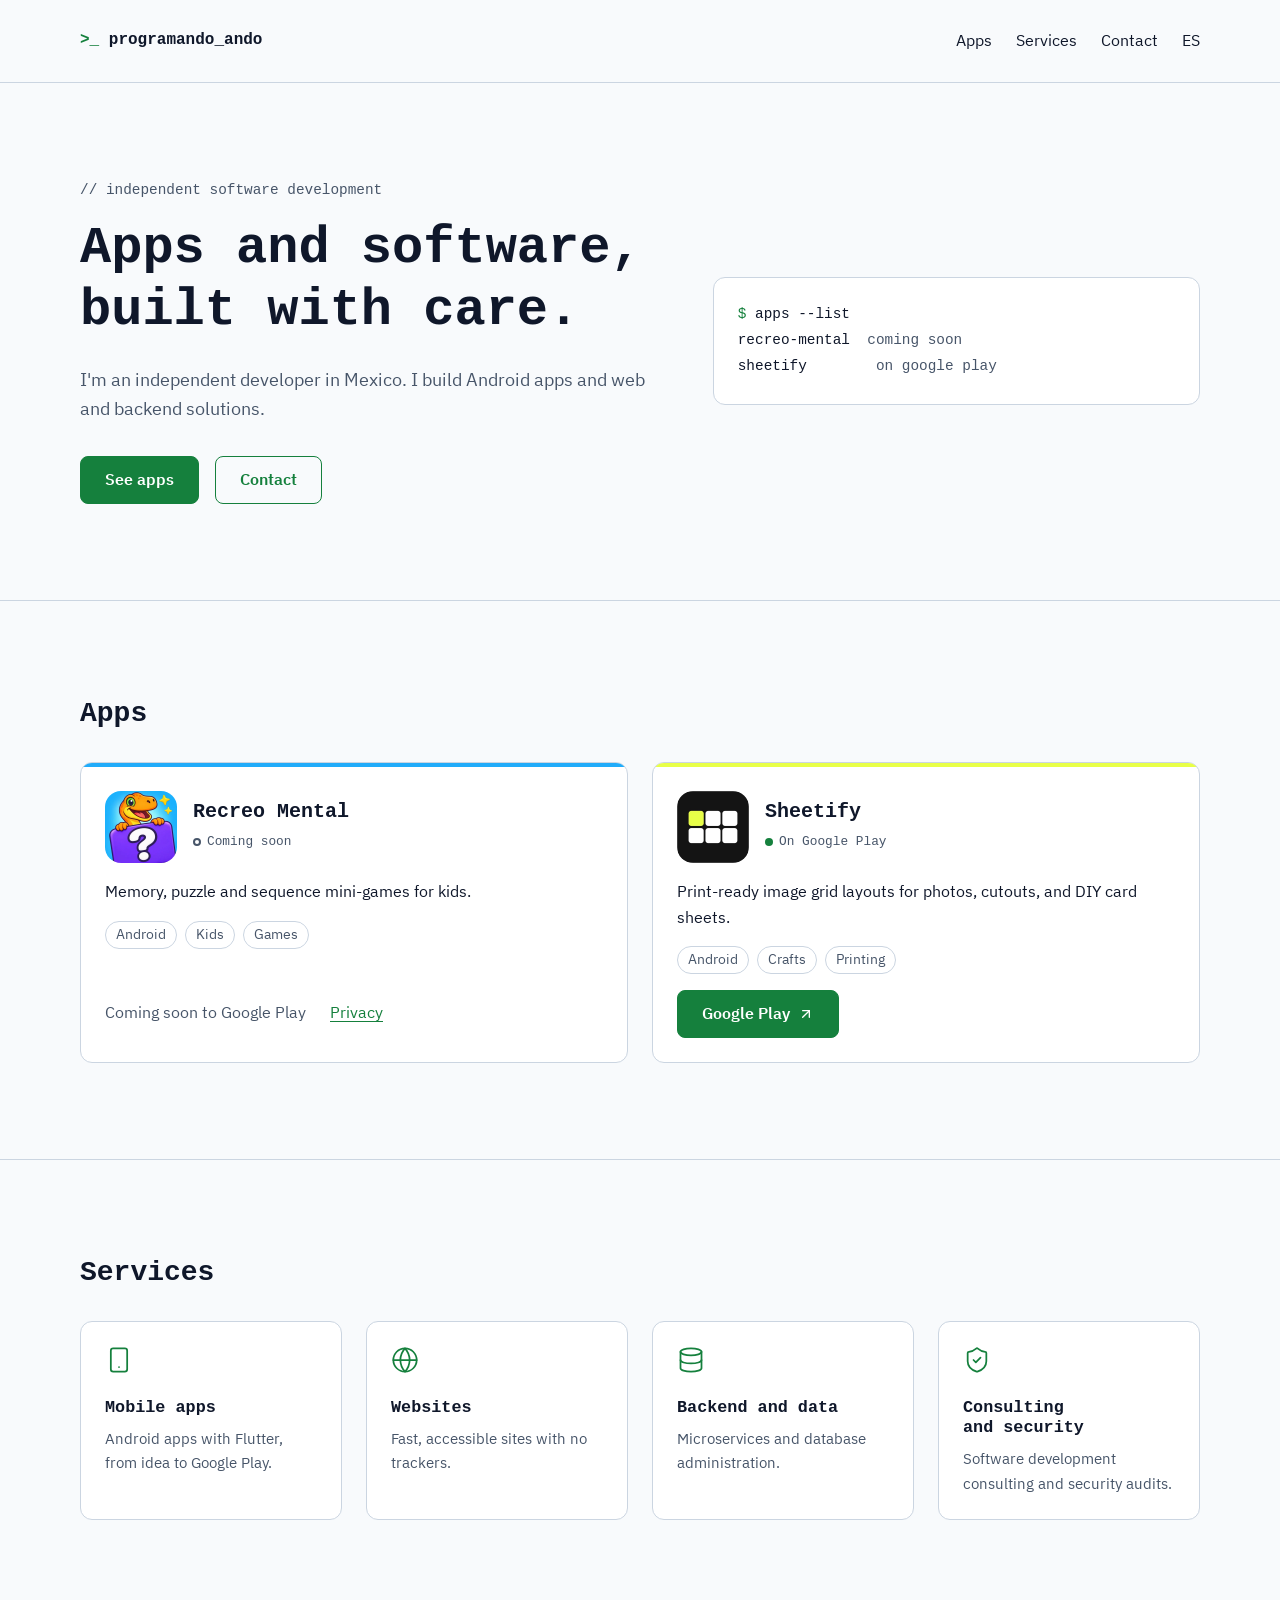
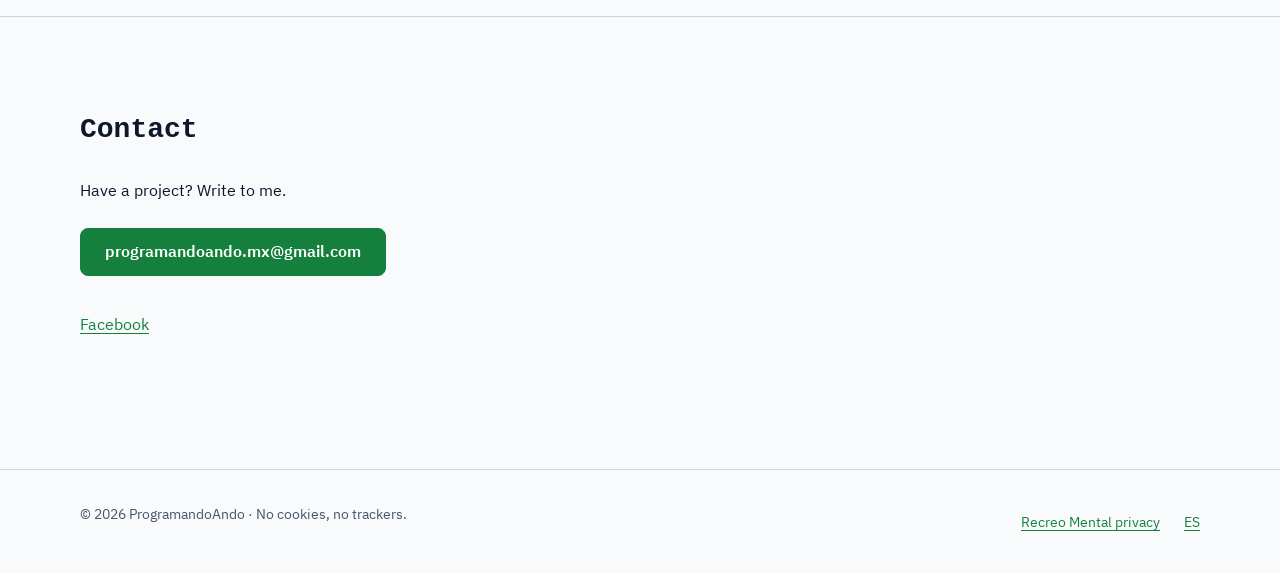
==== en/index.html @ e9ec89c5 "rebranding ProgramandoAndo HUB" ====
<!doctype html>
<html lang="en">
<head>
<meta charset="utf-8">
<meta name="viewport" content="width=device-width, initial-scale=1">
<title>ProgramandoAndo — apps and independent software development</title>
<meta name="description" content="Android apps and web and backend solutions by an independent developer in Mexico. Recreo Mental and Sheetify.">
<meta name="theme-color" content="#0f172a" media="(prefers-color-scheme: dark)">
<meta name="theme-color" content="#f8fafc" media="(prefers-color-scheme: light)">
<link rel="canonical" href="https://programandoandomx.github.io/en/">
<link rel="alternate" hreflang="es" href="https://programandoandomx.github.io/">
<link rel="alternate" hreflang="en" href="https://programandoandomx.github.io/en/">
<link rel="alternate" hreflang="x-default" href="https://programandoandomx.github.io/">
<meta property="og:type" content="website">
<meta property="og:site_name" content="ProgramandoAndo">
<meta property="og:title" content="ProgramandoAndo — apps and independent software development">
<meta property="og:description" content="Android apps and web and backend solutions by an independent developer in Mexico. Recreo Mental and Sheetify.">
<meta property="og:url" content="https://programandoandomx.github.io/en/">
<meta property="og:image" content="https://programandoandomx.github.io/assets/img/og.png">
<meta property="og:locale" content="en_US">
<meta name="twitter:card" content="summary_large_image">
<link rel="icon" href="/favicon.svg" type="image/svg+xml">
<link rel="preload" href="/assets/fonts/ibm-plex-sans-400.woff2" as="font" type="font/woff2" crossorigin>
<link rel="stylesheet" href="/assets/css/site.css">
</head>
<body>
<a class="skip" href="#contenido">Skip to content</a>
<header class="site-header">
  <div class="container">
    <a class="wordmark" href="/en/"><span>&gt;_</span> programando_ando</a>
    <nav class="site-nav" aria-label="Main">
      <ul>
        <li><a href="/en/#apps">Apps</a></li>
        <li><a href="/en/#servicios">Services</a></li>
        <li><a href="/en/#contacto">Contact</a></li>
        <li><a href="/" hreflang="es" lang="es">ES</a></li>
      </ul>
    </nav>
  </div>
</header>
<main id="contenido">
  <section class="hero">
    <div class="container">
      <div>
        <p class="eyebrow">// independent software development</p>
        <h1>Apps and software, built with care.</h1>
        <p class="lead">I'm an independent developer in Mexico. I build Android apps and web and backend solutions.</p>
        <div class="actions">
          <a class="btn" href="#apps">See apps</a>
          <a class="btn btn-outline" href="#contacto">Contact</a>
        </div>
      </div>
      <div class="term" aria-hidden="true">
        <div><span class="prompt">$</span> apps --list</div>
        <div>recreo-mental&nbsp;&nbsp;<span class="dim">coming soon</span></div>
        <div>sheetify&nbsp;&nbsp;&nbsp;&nbsp;&nbsp;&nbsp;&nbsp;&nbsp;<span class="dim">on google play</span></div>
      </div>
    </div>
  </section>

  <section class="section" id="apps" aria-labelledby="h-apps">
    <div class="container">
      <h2 id="h-apps">Apps</h2>
      <div class="apps">
        <article class="app" style="--app-accent:#21acfa">
          <div class="app-head">
            <img class="app-icon" src="/assets/img/recreo-mental.webp" width="72" height="72" alt="Recreo Mental icon: an orange dinosaur peeking over a card with a question mark">
            <div>
              <h3>Recreo Mental</h3>
              <span class="badge soon">Coming soon</span>
            </div>
          </div>
          <p>Memory, puzzle and sequence mini-games for kids.</p>
          <ul class="tags"><li>Android</li><li>Kids</li><li>Games</li></ul>
          <div class="app-actions">
            <span class="note">Coming soon to Google Play</span>
            <a class="link" href="https://programandoandomx.github.io/recreo-mental-privacy/">Privacy</a>
          </div>
        </article>
        <article class="app" style="--app-accent:#e8ff47">
          <div class="app-head">
            <img class="app-icon" src="/assets/img/sheetify.webp" width="72" height="72" alt="Sheetify icon: a grid of six squares, one of them lime green">
            <div>
              <h3>Sheetify</h3>
              <span class="badge">On Google Play</span>
            </div>
          </div>
          <p>Print-ready image grid layouts for photos, cutouts, and DIY card sheets.</p>
          <ul class="tags"><li>Android</li><li>Crafts</li><li>Printing</li></ul>
          <div class="app-actions">
            <a class="btn" href="https://play.google.com/store/apps/details?id=com.programandoandomx.sheetify">Google Play <svg viewBox="0 0 24 24" width="16" height="16" aria-hidden="true" fill="none" stroke="currentColor" stroke-width="2" stroke-linecap="round" stroke-linejoin="round"><path d="M7 17 17 7"/><path d="M7 7h10v10"/></svg></a>
          </div>
        </article>
      </div>
    </div>
  </section>

  <section class="section" id="servicios" aria-labelledby="h-serv">
    <div class="container">
      <h2 id="h-serv">Services</h2>
      <ul class="services"><li><svg viewBox="0 0 24 24" aria-hidden="true"><rect x="5" y="2" width="14" height="20" rx="2"/><path d="M12 18h.01"/></svg><h3>Mobile apps</h3><p>Android apps with Flutter, from idea to Google Play.</p></li><li><svg viewBox="0 0 24 24" aria-hidden="true"><circle cx="12" cy="12" r="10"/><path d="M2 12h20"/><path d="M12 2a15.3 15.3 0 0 1 4 10 15.3 15.3 0 0 1-4 10 15.3 15.3 0 0 1-4-10 15.3 15.3 0 0 1 4-10z"/></svg><h3>Websites</h3><p>Fast, accessible sites with no trackers.</p></li><li><svg viewBox="0 0 24 24" aria-hidden="true"><ellipse cx="12" cy="5" rx="9" ry="3"/><path d="M3 5v14a9 3 0 0 0 18 0V5"/><path d="M3 12a9 3 0 0 0 18 0"/></svg><h3>Backend and data</h3><p>Microservices and database administration.</p></li><li><svg viewBox="0 0 24 24" aria-hidden="true"><path d="M20 13c0 5-3.5 7.5-7.66 8.95a1 1 0 0 1-.67-.01C7.5 20.5 4 18 4 13V6a1 1 0 0 1 1-1c2 0 4.5-1.2 6.24-2.72a1.17 1.17 0 0 1 1.52 0C14.51 3.81 17 5 19 5a1 1 0 0 1 1 1z"/><path d="m9 12 2 2 4-4"/></svg><h3>Consulting and security</h3><p>Software development consulting and security audits.</p></li></ul>
    </div>
  </section>

  <section class="section contact" id="contacto" aria-labelledby="h-contact">
    <div class="container">
      <h2 id="h-contact">Contact</h2>
      <p>Have a project? Write to me.</p>
      <a class="btn" href="mailto:programandoando.mx@gmail.com">programandoando.mx@gmail.com</a>
      <p class="social"><a href="https://www.facebook.com/ProgramandoAndoMX" rel="noopener">Facebook</a></p>
    </div>
  </section>
</main>
<footer class="site-footer">
  <div class="container">
    <p>© 2026 ProgramandoAndo · No cookies, no trackers.</p>
    <ul>
      <li><a href="https://programandoandomx.github.io/recreo-mental-privacy/">Recreo Mental privacy</a></li>
      <li><a href="/" hreflang="es" lang="es">ES</a></li>
    </ul>
  </div>
</footer>
</body>
</html>
---- assets/css/site.css ----
/* ProgramandoAndo hub — plain CSS, no JS, no third-party requests. */

@font-face {
  font-family: "JetBrains Mono";
  font-weight: 600;
  font-style: normal;
  font-display: swap;
  src: url("/assets/fonts/jetbrains-mono-600.woff2") format("woff2");
}
@font-face {
  font-family: "IBM Plex Sans";
  font-weight: 400;
  font-style: normal;
  font-display: swap;
  src: url("/assets/fonts/ibm-plex-sans-400.woff2") format("woff2");
}
@font-face {
  font-family: "IBM Plex Sans";
  font-weight: 600;
  font-style: normal;
  font-display: swap;
  src: url("/assets/fonts/ibm-plex-sans-600.woff2") format("woff2");
}

:root {
  color-scheme: dark light;

  --bg: #0f172a;
  --fg: #f8fafc;
  --card: #1b2336;
  --muted-fg: #94a3b8;
  --border: #334155;
  --accent: #22c55e;
  --btn-bg: #22c55e;
  --btn-fg: #0f172a;
  --ring: #f8fafc;

  --font-mono: "JetBrains Mono", ui-monospace, "SFMono-Regular", Consolas, monospace;
  --font-sans: "IBM Plex Sans", system-ui, -apple-system, "Segoe UI", Roboto, sans-serif;

  --s1: 8px;
  --s2: 16px;
  --s3: 24px;
  --s4: 32px;
  --s6: 48px;
  --s8: 64px;
  --s12: 96px;

  --gutter: 16px;
  --section-pad: var(--s8);
}

@media (prefers-color-scheme: light) {
  :root {
    --bg: #f8fafc;
    --fg: #0f172a;
    --card: #ffffff;
    --muted-fg: #475569;
    --border: #cbd5e1;
    --accent: #15803d;
    --btn-bg: #15803d;
    --btn-fg: #ffffff;
    --ring: #0f172a;
  }
}

@media (min-width: 768px) {
  :root {
    --gutter: 32px;
  }
}
@media (min-width: 1024px) {
  :root {
    --section-pad: var(--s12);
  }
}

*,
*::before,
*::after {
  box-sizing: border-box;
}

html {
  -webkit-text-size-adjust: 100%;
  scroll-behavior: smooth;
}

body {
  margin: 0;
  background: var(--bg);
  color: var(--fg);
  font-family: var(--font-sans);
  font-size: 1rem;
  line-height: 1.6;
}

img {
  display: block;
  max-width: 100%;
  height: auto;
}

a {
  color: var(--accent);
  text-underline-offset: 0.2em;
}

:focus-visible {
  outline: 3px solid var(--ring);
  outline-offset: 3px;
  border-radius: 4px;
}

h1,
h2,
h3 {
  font-family: var(--font-mono);
  font-weight: 600;
  line-height: 1.2;
  margin: 0;
  text-wrap: balance;
}
h1 {
  font-size: clamp(2rem, 4vw + 1rem, 3.25rem);
}
h2 {
  font-size: 1.75rem;
}
h3 {
  font-size: 1.25rem;
}
p {
  margin: 0;
  max-width: 65ch;
}

.container {
  width: 100%;
  max-width: calc(1120px + 2 * var(--gutter));
  margin: 0 auto;
  padding-inline: var(--gutter);
}

.skip {
  position: absolute;
  left: var(--s2);
  top: -100px;
  z-index: 10;
  padding: var(--s1) var(--s2);
  background: var(--btn-bg);
  color: var(--btn-fg);
  border-radius: 8px;
  font-weight: 600;
}
.skip:focus {
  top: var(--s1);
}

/* Header */
.site-header {
  border-bottom: 1px solid var(--border);
}
.site-header .container {
  display: flex;
  flex-wrap: wrap;
  align-items: center;
  justify-content: space-between;
  gap: var(--s1) var(--s3);
  padding-block: var(--s2);
}
.wordmark {
  font-family: var(--font-mono);
  font-weight: 600;
  color: var(--fg);
  text-decoration: none;
  white-space: nowrap;
}
.wordmark span {
  color: var(--accent);
}
.site-nav ul {
  display: flex;
  flex-wrap: wrap;
  gap: 0 var(--s3);
  margin: 0;
  padding: 0;
  list-style: none;
}
.site-nav a {
  display: inline-block;
  padding: 12px 0;
  color: var(--fg);
  text-decoration: none;
}
.site-nav a:hover {
  color: var(--accent);
  text-decoration: underline;
}

/* Buttons */
.btn {
  display: inline-flex;
  align-items: center;
  justify-content: center;
  gap: var(--s1);
  min-height: 44px;
  padding: 10px var(--s3);
  border: 1px solid var(--btn-bg);
  border-radius: 8px;
  background: var(--btn-bg);
  color: var(--btn-fg);
  font-weight: 600;
  text-decoration: none;
  transition: transform 200ms ease, background-color 200ms ease;
}
.btn:hover {
  transform: translateY(-2px);
}
.btn-outline {
  background: transparent;
  color: var(--accent);
}
.btn-outline:hover {
  background: var(--card);
}

/* Hero */
.hero {
  padding-block: var(--section-pad);
}
.hero .container {
  display: grid;
  gap: var(--s6);
  align-items: center;
}
.eyebrow {
  font-family: var(--font-mono);
  color: var(--muted-fg);
  font-size: 0.9rem;
  margin-bottom: var(--s2);
}
.hero h1 {
  margin-bottom: var(--s3);
}
.lead {
  font-size: 1.125rem;
  color: var(--muted-fg);
  margin-bottom: var(--s4);
}
.actions {
  display: flex;
  flex-wrap: wrap;
  gap: var(--s2);
}
.term {
  display: none;
  background: var(--card);
  border: 1px solid var(--border);
  border-radius: 12px;
  padding: var(--s3);
  font-family: var(--font-mono);
  font-size: 0.9rem;
  line-height: 1.8;
}
.term .prompt {
  color: var(--accent);
}
.term .dim {
  color: var(--muted-fg);
}
@media (min-width: 1024px) {
  .hero .container {
    grid-template-columns: 1.2fr 1fr;
  }
  .term {
    display: block;
  }
}

/* Sections */
.section {
  padding-block: var(--section-pad);
  border-top: 1px solid var(--border);
}
.section > .container > h2 {
  margin-bottom: var(--s4);
}

/* App cards */
.apps {
  display: grid;
  gap: var(--s3);
  grid-template-columns: 1fr;
}
@media (min-width: 768px) {
  .apps {
    grid-template-columns: 1fr 1fr;
  }
}
.app {
  position: relative;
  display: flex;
  flex-direction: column;
  gap: var(--s2);
  padding: var(--s3);
  padding-top: calc(var(--s3) + 4px);
  background: var(--card);
  border: 1px solid var(--border);
  border-radius: 12px;
  overflow: hidden;
  transition: transform 200ms ease, border-color 200ms ease;
}
.app::before {
  content: "";
  position: absolute;
  inset: 0 0 auto 0;
  height: 4px;
  background: var(--app-accent, var(--accent));
}
.app:hover {
  transform: translateY(-2px);
  border-color: var(--accent);
}
.app-head {
  display: flex;
  align-items: center;
  gap: var(--s2);
}
.app-icon {
  width: 72px;
  height: 72px;
  flex: none;
  border-radius: 16px;
}
.app-head h3 {
  margin-bottom: 4px;
}
.badge {
  display: inline-flex;
  align-items: center;
  gap: 6px;
  font-family: var(--font-mono);
  font-size: 0.8rem;
  color: var(--muted-fg);
}
.badge::before {
  content: "";
  width: 8px;
  height: 8px;
  border-radius: 50%;
  background: var(--accent);
}
.badge.soon::before {
  background: transparent;
  border: 2px solid var(--muted-fg);
}
.tags {
  display: flex;
  flex-wrap: wrap;
  gap: var(--s1);
  margin: 0;
  padding: 0;
  list-style: none;
}
.tags li {
  padding: 2px 10px;
  border: 1px solid var(--border);
  border-radius: 999px;
  font-size: 0.85rem;
  color: var(--muted-fg);
}
.app-actions {
  display: flex;
  flex-wrap: wrap;
  align-items: center;
  gap: var(--s1) var(--s3);
  margin-top: auto;
}
.app-actions .note {
  color: var(--muted-fg);
}
.app-actions .link {
  display: inline-block;
  padding: 12px 0;
}

/* Services */
.services {
  display: grid;
  gap: var(--s3);
  grid-template-columns: 1fr;
  margin: 0;
  padding: 0;
  list-style: none;
}
@media (min-width: 768px) {
  .services {
    grid-template-columns: 1fr 1fr;
  }
}
@media (min-width: 1024px) {
  .services {
    grid-template-columns: repeat(4, 1fr);
  }
}
.services li {
  padding: var(--s3);
  background: var(--card);
  border: 1px solid var(--border);
  border-radius: 12px;
}
.services svg {
  width: 28px;
  height: 28px;
  margin-bottom: var(--s2);
  fill: none;
  stroke: var(--accent);
  stroke-width: 1.5;
  stroke-linecap: round;
  stroke-linejoin: round;
}
.services h3 {
  font-size: 1.05rem;
  margin-bottom: var(--s1);
}
.services p {
  color: var(--muted-fg);
  font-size: 0.95rem;
}

/* Contact */
.contact p {
  margin-bottom: var(--s3);
}
.contact .social {
  margin-top: var(--s3);
}
.contact .social a {
  display: inline-block;
  padding: 12px 0;
}

/* Footer */
.site-footer {
  border-top: 1px solid var(--border);
  padding-block: var(--s4);
  color: var(--muted-fg);
  font-size: 0.9rem;
}
.site-footer .container {
  display: flex;
  flex-wrap: wrap;
  justify-content: space-between;
  gap: var(--s1) var(--s3);
}
.site-footer ul {
  display: flex;
  flex-wrap: wrap;
  gap: 0 var(--s3);
  margin: 0;
  padding: 0;
  list-style: none;
}
.site-footer a {
  display: inline-block;
  padding: 8px 0;
}

/* 404 */
.notfound {
  padding-block: var(--section-pad);
}
.notfound h1 {
  margin-bottom: var(--s3);
}
.notfound p {
  margin-bottom: var(--s3);
}

@media (prefers-reduced-motion: reduce) {
  html {
    scroll-behavior: auto;
  }
  .btn,
  .app {
    transition: none;
  }
  .btn:hover,
  .app:hover {
    transform: none;
  }
}
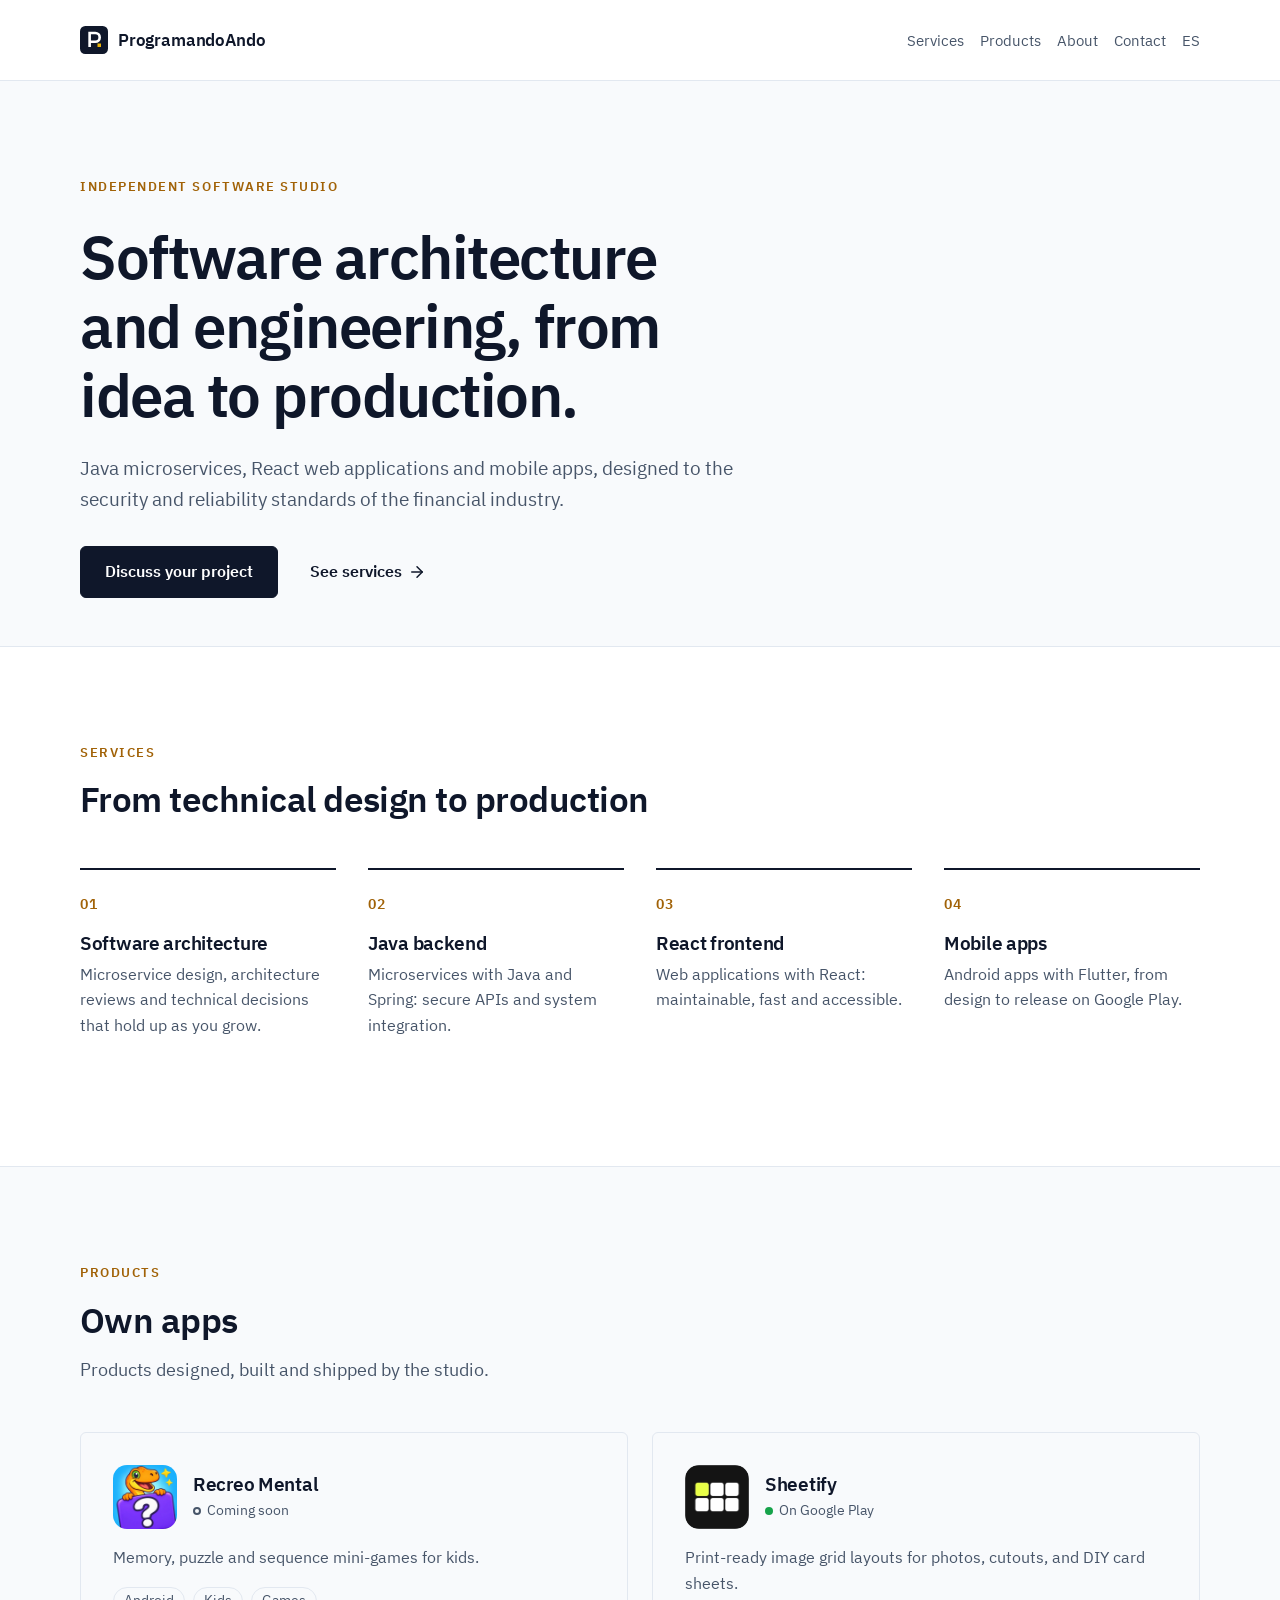
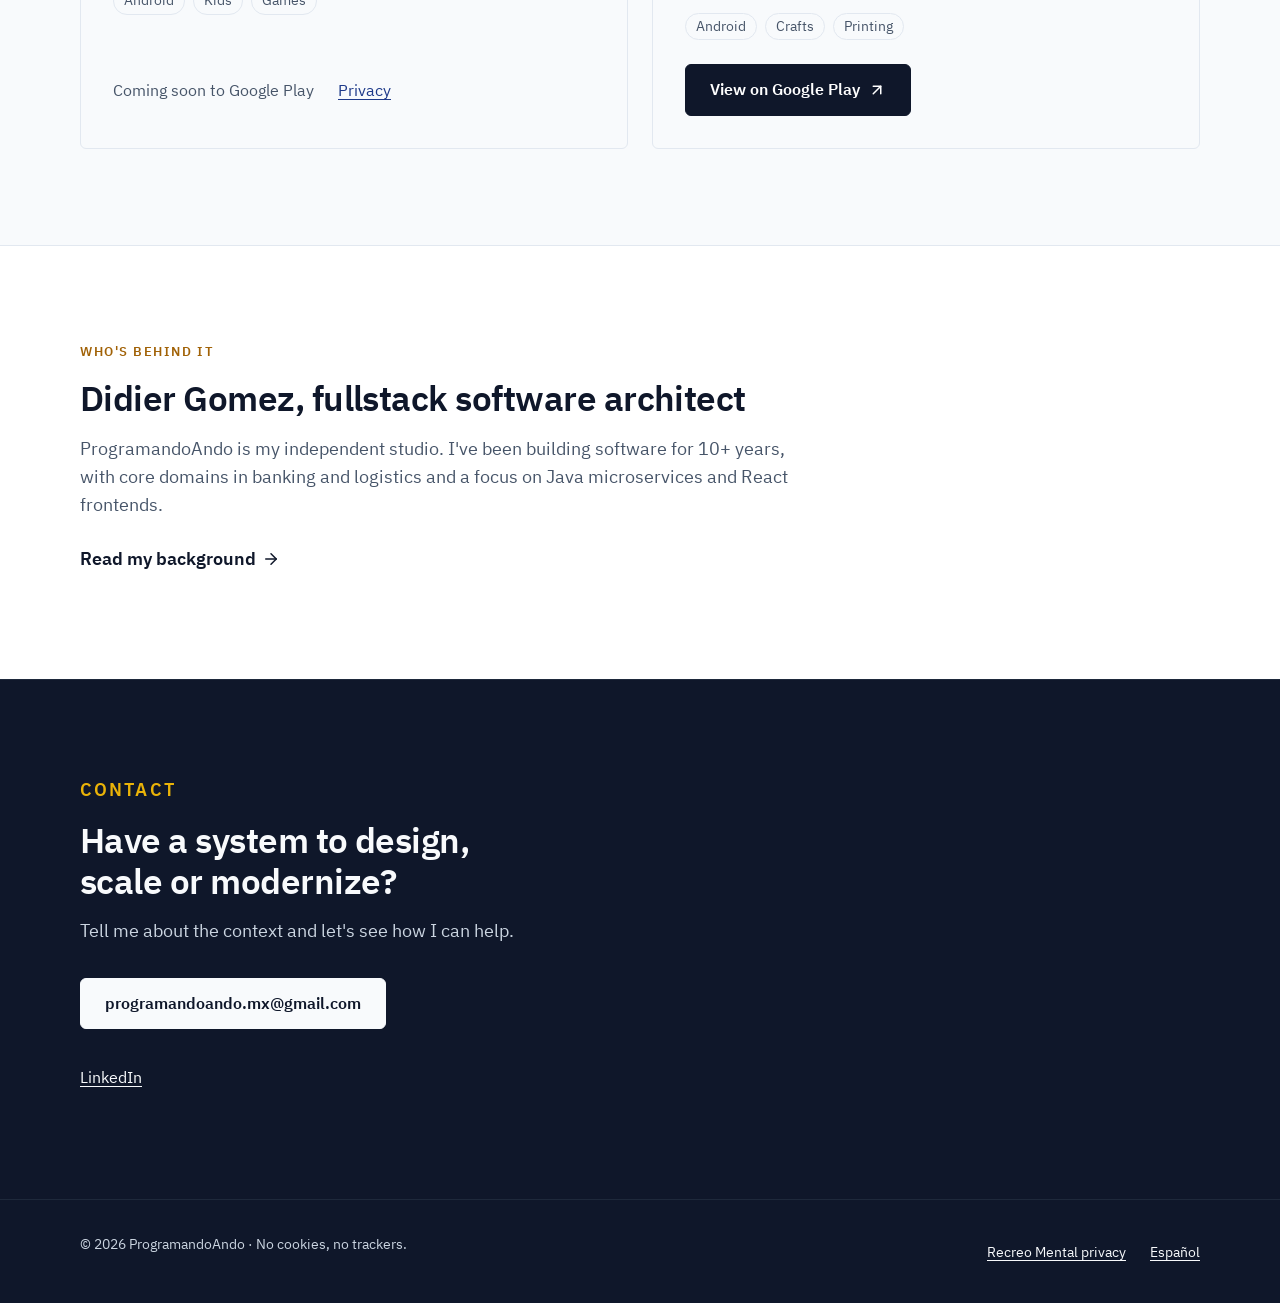
==== commit 78d63fc2: "rebrand (3) swiss style, moved dev experience to about page" ====
--- a/en/index.html
+++ b/en/index.html
@@ -3,35 +3,36 @@
 <head>
 <meta charset="utf-8">
 <meta name="viewport" content="width=device-width, initial-scale=1">
-<title>ProgramandoAndo — apps and independent software development</title>
-<meta name="description" content="Android apps and web and backend solutions by an independent developer in Mexico. Recreo Mental and Sheetify.">
-<meta name="theme-color" content="#0f172a" media="(prefers-color-scheme: dark)">
-<meta name="theme-color" content="#f8fafc" media="(prefers-color-scheme: light)">
+<title>ProgramandoAndo — software architecture and engineering</title>
+<meta name="description" content="An independent software studio: architecture, Java microservices, React web applications and mobile apps, built to financial-industry standards.">
+<meta name="theme-color" content="#ffffff" media="(prefers-color-scheme: light)">
+<meta name="theme-color" content="#111a2e" media="(prefers-color-scheme: dark)">
 <link rel="canonical" href="https://programandoandomx.github.io/en/">
 <link rel="alternate" hreflang="es" href="https://programandoandomx.github.io/">
 <link rel="alternate" hreflang="en" href="https://programandoandomx.github.io/en/">
 <link rel="alternate" hreflang="x-default" href="https://programandoandomx.github.io/">
 <meta property="og:type" content="website">
 <meta property="og:site_name" content="ProgramandoAndo">
-<meta property="og:title" content="ProgramandoAndo — apps and independent software development">
-<meta property="og:description" content="Android apps and web and backend solutions by an independent developer in Mexico. Recreo Mental and Sheetify.">
+<meta property="og:title" content="ProgramandoAndo — software architecture and engineering">
+<meta property="og:description" content="An independent software studio: architecture, Java microservices, React web applications and mobile apps.">
 <meta property="og:url" content="https://programandoandomx.github.io/en/">
 <meta property="og:image" content="https://programandoandomx.github.io/assets/img/og.png">
 <meta property="og:locale" content="en_US">
 <meta name="twitter:card" content="summary_large_image">
 <link rel="icon" href="/favicon.svg" type="image/svg+xml">
-<link rel="preload" href="/assets/fonts/ibm-plex-sans-400.woff2" as="font" type="font/woff2" crossorigin>
+<link rel="preload" href="/assets/fonts/ibm-plex-sans-600.woff2" as="font" type="font/woff2" crossorigin>
 <link rel="stylesheet" href="/assets/css/site.css">
 </head>
 <body>
 <a class="skip" href="#contenido">Skip to content</a>
 <header class="site-header">
   <div class="container">
-    <a class="wordmark" href="/en/"><span>&gt;_</span> programando_ando</a>
+    <a class="wordmark" href="/en/"><svg viewBox="0 0 32 32" aria-hidden="true"><rect class="mark-bg" width="32" height="32" rx="6"/><path class="mark-fg" d="M11 24V8h6.5a5 5 0 0 1 0 10H11"/><rect class="mark-dot" x="20" y="20" width="4" height="4"/></svg>ProgramandoAndo</a>
     <nav class="site-nav" aria-label="Main">
       <ul>
-        <li><a href="/en/#apps">Apps</a></li>
         <li><a href="/en/#servicios">Services</a></li>
+        <li><a href="/en/#apps">Products</a></li>
+        <li><a href="/en/about/">About</a></li>
         <li><a href="/en/#contacto">Contact</a></li>
         <li><a href="/" hreflang="es" lang="es">ES</a></li>
       </ul>
@@ -41,30 +42,42 @@
 <main id="contenido">
   <section class="hero">
     <div class="container">
-      <div>
-        <p class="eyebrow">// independent software development</p>
-        <h1>Apps and software, built with care.</h1>
-        <p class="lead">I'm an independent developer in Mexico. I build Android apps and web and backend solutions.</p>
-        <div class="actions">
-          <a class="btn" href="#apps">See apps</a>
-          <a class="btn btn-outline" href="#contacto">Contact</a>
-        </div>
+      <p class="eyebrow">Independent software studio</p>
+      <h1>Software architecture and engineering, from idea to production.</h1>
+      <p class="lead">Java microservices, React web applications and mobile apps, designed to the security and reliability standards of the financial industry.</p>
+      <div class="actions">
+        <a class="btn" href="#contacto">Discuss your project</a>
+        <a class="btn-link" href="#servicios">See services <svg viewBox="0 0 24 24" aria-hidden="true"><path d="M5 12h14"/><path d="m12 5 7 7-7 7"/></svg></a>
       </div>
-      <div class="term" aria-hidden="true">
-        <div><span class="prompt">$</span> apps --list</div>
-        <div>recreo-mental&nbsp;&nbsp;<span class="dim">coming soon</span></div>
-        <div>sheetify&nbsp;&nbsp;&nbsp;&nbsp;&nbsp;&nbsp;&nbsp;&nbsp;<span class="dim">on google play</span></div>
+    </div>
+  </section>
+
+  <section class="section section-alt" id="servicios" aria-labelledby="h-serv">
+    <div class="container">
+      <div class="section-head">
+        <p class="eyebrow">Services</p>
+        <h2 id="h-serv">From technical design to production</h2>
       </div>
+      <ul class="services">
+        <li><h3>Software architecture</h3><p>Microservice design, architecture reviews and technical decisions that hold up as you grow.</p></li>
+        <li><h3>Java backend</h3><p>Microservices with Java and Spring: secure APIs and system integration.</p></li>
+        <li><h3>React frontend</h3><p>Web applications with React: maintainable, fast and accessible.</p></li>
+        <li><h3>Mobile apps</h3><p>Android apps with Flutter, from design to release on Google Play.</p></li>
+      </ul>
     </div>
   </section>
 
   <section class="section" id="apps" aria-labelledby="h-apps">
     <div class="container">
-      <h2 id="h-apps">Apps</h2>
+      <div class="section-head">
+        <p class="eyebrow">Products</p>
+        <h2 id="h-apps">Own apps</h2>
+        <p>Products designed, built and shipped by the studio.</p>
+      </div>
       <div class="apps">
-        <article class="app" style="--app-accent:#21acfa">
+        <article class="app">
           <div class="app-head">
-            <img class="app-icon" src="/assets/img/recreo-mental.webp" width="72" height="72" alt="Recreo Mental icon: an orange dinosaur peeking over a card with a question mark">
+            <img class="app-icon" src="/assets/img/recreo-mental.webp" width="64" height="64" alt="Recreo Mental icon: an orange dinosaur peeking over a card with a question mark">
             <div>
               <h3>Recreo Mental</h3>
               <span class="badge soon">Coming soon</span>
@@ -77,9 +90,9 @@
             <a class="link" href="https://programandoandomx.github.io/recreo-mental-privacy/">Privacy</a>
           </div>
         </article>
-        <article class="app" style="--app-accent:#e8ff47">
+        <article class="app">
           <div class="app-head">
-            <img class="app-icon" src="/assets/img/sheetify.webp" width="72" height="72" alt="Sheetify icon: a grid of six squares, one of them lime green">
+            <img class="app-icon" src="/assets/img/sheetify.webp" width="64" height="64" alt="Sheetify icon: a grid of six squares, one of them lime green">
             <div>
               <h3>Sheetify</h3>
               <span class="badge">On Google Play</span>
@@ -88,26 +101,33 @@
           <p>Print-ready image grid layouts for photos, cutouts, and DIY card sheets.</p>
           <ul class="tags"><li>Android</li><li>Crafts</li><li>Printing</li></ul>
           <div class="app-actions">
-            <a class="btn" href="https://play.google.com/store/apps/details?id=com.programandoandomx.sheetify">Google Play <svg viewBox="0 0 24 24" width="16" height="16" aria-hidden="true" fill="none" stroke="currentColor" stroke-width="2" stroke-linecap="round" stroke-linejoin="round"><path d="M7 17 17 7"/><path d="M7 7h10v10"/></svg></a>
+            <a class="btn" href="https://play.google.com/store/apps/details?id=com.programandoandomx.sheetify">View on Google Play <svg viewBox="0 0 24 24" aria-hidden="true"><path d="M7 17 17 7"/><path d="M7 7h10v10"/></svg></a>
           </div>
         </article>
       </div>
     </div>
   </section>
 
-  <section class="section" id="servicios" aria-labelledby="h-serv">
+  <section class="section section-alt" id="acerca" aria-labelledby="h-about">
     <div class="container">
-      <h2 id="h-serv">Services</h2>
-      <ul class="services"><li><svg viewBox="0 0 24 24" aria-hidden="true"><rect x="5" y="2" width="14" height="20" rx="2"/><path d="M12 18h.01"/></svg><h3>Mobile apps</h3><p>Android apps with Flutter, from idea to Google Play.</p></li><li><svg viewBox="0 0 24 24" aria-hidden="true"><circle cx="12" cy="12" r="10"/><path d="M2 12h20"/><path d="M12 2a15.3 15.3 0 0 1 4 10 15.3 15.3 0 0 1-4 10 15.3 15.3 0 0 1-4-10 15.3 15.3 0 0 1 4-10z"/></svg><h3>Websites</h3><p>Fast, accessible sites with no trackers.</p></li><li><svg viewBox="0 0 24 24" aria-hidden="true"><ellipse cx="12" cy="5" rx="9" ry="3"/><path d="M3 5v14a9 3 0 0 0 18 0V5"/><path d="M3 12a9 3 0 0 0 18 0"/></svg><h3>Backend and data</h3><p>Microservices and database administration.</p></li><li><svg viewBox="0 0 24 24" aria-hidden="true"><path d="M20 13c0 5-3.5 7.5-7.66 8.95a1 1 0 0 1-.67-.01C7.5 20.5 4 18 4 13V6a1 1 0 0 1 1-1c2 0 4.5-1.2 6.24-2.72a1.17 1.17 0 0 1 1.52 0C14.51 3.81 17 5 19 5a1 1 0 0 1 1 1z"/><path d="m9 12 2 2 4-4"/></svg><h3>Consulting and security</h3><p>Software development consulting and security audits.</p></li></ul>
+      <div class="section-head">
+        <p class="eyebrow">Who's behind it</p>
+        <h2 id="h-about">Didier Gomez, fullstack software architect</h2>
+        <p>ProgramandoAndo is my independent studio. I've been building software for 10+ years, with core domains in banking and logistics and a focus on Java microservices and React frontends.</p>
+        <p><a class="btn-link" href="/en/about/">Read my background <svg viewBox="0 0 24 24" aria-hidden="true"><path d="M5 12h14"/><path d="m12 5 7 7-7 7"/></svg></a></p>
+      </div>
     </div>
   </section>
 
-  <section class="section contact" id="contacto" aria-labelledby="h-contact">
+  <section class="contact" id="contacto" aria-labelledby="h-contact">
     <div class="container">
-      <h2 id="h-contact">Contact</h2>
-      <p>Have a project? Write to me.</p>
+      <p class="eyebrow">Contact</p>
+      <h2 id="h-contact">Have a system to design, scale or modernize?</h2>
+      <p>Tell me about the context and let's see how I can help.</p>
       <a class="btn" href="mailto:programandoando.mx@gmail.com">programandoando.mx@gmail.com</a>
-      <p class="social"><a href="https://www.facebook.com/ProgramandoAndoMX" rel="noopener">Facebook</a></p>
+      <ul class="social">
+        <li><a href="https://www.linkedin.com/in/didier-gomez-lemus-841390198/" rel="noopener">LinkedIn</a></li>
+      </ul>
     </div>
   </section>
 </main>
@@ -116,7 +136,7 @@
     <p>© 2026 ProgramandoAndo · No cookies, no trackers.</p>
     <ul>
       <li><a href="https://programandoandomx.github.io/recreo-mental-privacy/">Recreo Mental privacy</a></li>
-      <li><a href="/" hreflang="es" lang="es">ES</a></li>
+      <li><a href="/" hreflang="es" lang="es">Español</a></li>
     </ul>
   </div>
 </footer>
--- a/assets/css/site.css
+++ b/assets/css/site.css
@@ -1,12 +1,5 @@
-/* ProgramandoAndo hub — plain CSS, no JS, no third-party requests. */
-
-@font-face {
-  font-family: "JetBrains Mono";
-  font-weight: 600;
-  font-style: normal;
-  font-display: swap;
-  src: url("/assets/fonts/jetbrains-mono-600.woff2") format("woff2");
-}
+/* ProgramandoAndo — plain CSS, no JS, no third-party requests. */
+
 @font-face {
   font-family: "IBM Plex Sans";
   font-weight: 400;
@@ -23,20 +16,26 @@
 }
 
 :root {
-  color-scheme: dark light;
-
-  --bg: #0f172a;
-  --fg: #f8fafc;
-  --card: #1b2336;
-  --muted-fg: #94a3b8;
-  --border: #334155;
-  --accent: #22c55e;
-  --btn-bg: #22c55e;
-  --btn-fg: #0f172a;
-  --ring: #f8fafc;
-
-  --font-mono: "JetBrains Mono", ui-monospace, "SFMono-Regular", Consolas, monospace;
-  --font-sans: "IBM Plex Sans", system-ui, -apple-system, "Segoe UI", Roboto, sans-serif;
+  color-scheme: light dark;
+
+  /* Trust navy + restrained gold. */
+  --bg: #f8fafc;
+  --surface: #ffffff;
+  --fg: #0f172a;
+  --muted: #475569;
+  --border: #e2e8f0;
+  --primary: #0f172a;
+  --on-primary: #ffffff;
+  --link: #1e3a8a;
+  --accent: #a16207;
+  --band: #0f172a;
+  --on-band: #f8fafc;
+  --band-muted: #cbd5e1;
+  --band-accent: #eab308;
+  --band-border: #1e293b;
+  --ring: #1e3a8a;
+
+  --font: "IBM Plex Sans", system-ui, -apple-system, "Segoe UI", Roboto, sans-serif;
 
   --s1: 8px;
   --s2: 16px;
@@ -48,25 +47,35 @@
 
   --gutter: 16px;
   --section-pad: var(--s8);
-}
-
-@media (prefers-color-scheme: light) {
+  --radius: 6px;
+}
+
+@media (prefers-color-scheme: dark) {
   :root {
-    --bg: #f8fafc;
-    --fg: #0f172a;
-    --card: #ffffff;
-    --muted-fg: #475569;
-    --border: #cbd5e1;
-    --accent: #15803d;
-    --btn-bg: #15803d;
-    --btn-fg: #ffffff;
-    --ring: #0f172a;
+    --bg: #0b1220;
+    --surface: #111a2e;
+    --fg: #f1f5f9;
+    --muted: #94a3b8;
+    --border: #1e293b;
+    --primary: #f1f5f9;
+    --on-primary: #0b1220;
+    --link: #93c5fd;
+    --accent: #eab308;
+    --band: #111a2e;
+    --on-band: #f1f5f9;
+    --band-muted: #94a3b8;
+    --band-accent: #eab308;
+    --band-border: #1e293b;
+    --ring: #93c5fd;
   }
 }
 
 @media (min-width: 768px) {
   :root {
     --gutter: 32px;
+  }
+  .site-nav ul {
+    column-gap: var(--s3);
   }
 }
 @media (min-width: 1024px) {
@@ -90,7 +99,7 @@
   margin: 0;
   background: var(--bg);
   color: var(--fg);
-  font-family: var(--font-sans);
+  font-family: var(--font);
   font-size: 1rem;
   line-height: 1.6;
 }
@@ -102,33 +111,34 @@
 }
 
 a {
-  color: var(--accent);
+  color: var(--link);
   text-underline-offset: 0.2em;
 }
 
 :focus-visible {
   outline: 3px solid var(--ring);
   outline-offset: 3px;
-  border-radius: 4px;
+  border-radius: 2px;
 }
 
 h1,
 h2,
 h3 {
-  font-family: var(--font-mono);
-  font-weight: 600;
-  line-height: 1.2;
+  font-weight: 600;
+  line-height: 1.15;
+  letter-spacing: -0.015em;
   margin: 0;
   text-wrap: balance;
 }
 h1 {
-  font-size: clamp(2rem, 4vw + 1rem, 3.25rem);
+  font-size: clamp(2.25rem, 3.5vw + 1rem, 3.75rem);
+  letter-spacing: -0.025em;
 }
 h2 {
-  font-size: 1.75rem;
+  font-size: clamp(1.75rem, 1.5vw + 1rem, 2.25rem);
 }
 h3 {
-  font-size: 1.25rem;
+  font-size: 1.2rem;
 }
 p {
   margin: 0;
@@ -148,17 +158,27 @@
   top: -100px;
   z-index: 10;
   padding: var(--s1) var(--s2);
-  background: var(--btn-bg);
-  color: var(--btn-fg);
-  border-radius: 8px;
+  background: var(--primary);
+  color: var(--on-primary);
+  border-radius: var(--radius);
   font-weight: 600;
 }
 .skip:focus {
   top: var(--s1);
 }
 
+/* Small uppercase label, the only place gold appears in body text. */
+.eyebrow {
+  font-size: 0.8rem;
+  font-weight: 600;
+  letter-spacing: 0.12em;
+  text-transform: uppercase;
+  color: var(--accent);
+}
+
 /* Header */
 .site-header {
+  background: var(--surface);
   border-bottom: 1px solid var(--border);
 }
 .site-header .container {
@@ -170,19 +190,36 @@
   padding-block: var(--s2);
 }
 .wordmark {
-  font-family: var(--font-mono);
-  font-weight: 600;
+  display: inline-flex;
+  align-items: center;
+  gap: 10px;
   color: var(--fg);
+  font-weight: 600;
+  font-size: 1.05rem;
+  letter-spacing: -0.01em;
   text-decoration: none;
   white-space: nowrap;
 }
-.wordmark span {
-  color: var(--accent);
+.wordmark svg {
+  width: 28px;
+  height: 28px;
+  flex: none;
+}
+.mark-bg {
+  fill: var(--primary);
+}
+.mark-fg {
+  fill: none;
+  stroke: var(--on-primary);
+  stroke-width: 3;
+}
+.mark-dot {
+  fill: var(--band-accent);
 }
 .site-nav ul {
   display: flex;
   flex-wrap: wrap;
-  gap: 0 var(--s3);
+  gap: 0 var(--s2);
   margin: 0;
   padding: 0;
   list-style: none;
@@ -190,12 +227,16 @@
 .site-nav a {
   display: inline-block;
   padding: 12px 0;
+  color: var(--muted);
+  font-size: 0.95rem;
+  text-decoration: none;
+}
+.site-nav a:hover,
+.site-nav a[aria-current="page"] {
   color: var(--fg);
-  text-decoration: none;
-}
-.site-nav a:hover {
-  color: var(--accent);
-  text-decoration: underline;
+}
+.site-nav a[aria-current="page"] {
+  font-weight: 600;
 }
 
 /* Buttons */
@@ -204,78 +245,98 @@
   align-items: center;
   justify-content: center;
   gap: var(--s1);
-  min-height: 44px;
-  padding: 10px var(--s3);
-  border: 1px solid var(--btn-bg);
-  border-radius: 8px;
-  background: var(--btn-bg);
-  color: var(--btn-fg);
+  min-height: 48px;
+  padding: 12px var(--s3);
+  border: 1px solid var(--primary);
+  border-radius: var(--radius);
+  background: var(--primary);
+  color: var(--on-primary);
   font-weight: 600;
   text-decoration: none;
-  transition: transform 200ms ease, background-color 200ms ease;
+  transition: background-color 200ms ease, color 200ms ease, border-color 200ms ease;
 }
 .btn:hover {
-  transform: translateY(-2px);
-}
-.btn-outline {
   background: transparent;
-  color: var(--accent);
-}
-.btn-outline:hover {
-  background: var(--card);
+  color: var(--primary);
+}
+.btn-link {
+  display: inline-flex;
+  align-items: center;
+  gap: 6px;
+  min-height: 48px;
+  color: var(--fg);
+  font-weight: 600;
+  text-decoration: none;
+}
+.btn-link:hover {
+  text-decoration: underline;
+}
+.btn svg,
+.btn-link svg {
+  width: 18px;
+  height: 18px;
+  fill: none;
+  stroke: currentColor;
+  stroke-width: 2;
+  stroke-linecap: round;
+  stroke-linejoin: round;
 }
 
 /* Hero */
 .hero {
-  padding-block: var(--section-pad);
-}
-.hero .container {
+  padding-block: var(--section-pad) var(--s6);
+}
+.hero .eyebrow {
+  margin-bottom: var(--s3);
+}
+.hero h1 {
+  max-width: 18ch;
+  margin-bottom: var(--s3);
+}
+.lead {
+  font-size: 1.2rem;
+  color: var(--muted);
+  margin-bottom: var(--s4);
+}
+.actions {
+  display: flex;
+  flex-wrap: wrap;
+  align-items: center;
+  gap: var(--s2) var(--s4);
+}
+
+/* Proof strip */
+.stats {
   display: grid;
-  gap: var(--s6);
-  align-items: center;
-}
-.eyebrow {
-  font-family: var(--font-mono);
-  color: var(--muted-fg);
-  font-size: 0.9rem;
-  margin-bottom: var(--s2);
-}
-.hero h1 {
-  margin-bottom: var(--s3);
-}
-.lead {
-  font-size: 1.125rem;
-  color: var(--muted-fg);
-  margin-bottom: var(--s4);
-}
-.actions {
-  display: flex;
-  flex-wrap: wrap;
-  gap: var(--s2);
-}
-.term {
-  display: none;
-  background: var(--card);
-  border: 1px solid var(--border);
-  border-radius: 12px;
-  padding: var(--s3);
-  font-family: var(--font-mono);
-  font-size: 0.9rem;
-  line-height: 1.8;
-}
-.term .prompt {
-  color: var(--accent);
-}
-.term .dim {
-  color: var(--muted-fg);
+  grid-template-columns: 1fr;
+  gap: var(--s3);
+  margin: var(--s8) 0 0;
+  padding: var(--s4) 0 0;
+  border-top: 1px solid var(--border);
+  list-style: none;
+}
+@media (min-width: 640px) {
+  .stats {
+    grid-template-columns: 1fr 1fr;
+  }
 }
 @media (min-width: 1024px) {
-  .hero .container {
-    grid-template-columns: 1.2fr 1fr;
-  }
-  .term {
-    display: block;
-  }
+  .stats {
+    grid-template-columns: repeat(4, 1fr);
+  }
+}
+.stats li {
+  color: var(--muted);
+  font-size: 0.95rem;
+}
+.stats strong {
+  display: block;
+  margin-bottom: 4px;
+  color: var(--fg);
+  font-size: 1.5rem;
+  font-weight: 600;
+  letter-spacing: -0.015em;
+  line-height: 1.25;
 }
 
 /* Sections */
@@ -283,8 +344,103 @@
   padding-block: var(--section-pad);
   border-top: 1px solid var(--border);
 }
-.section > .container > h2 {
-  margin-bottom: var(--s4);
+.section-head {
+  margin-bottom: var(--s6);
+}
+.section-head .eyebrow {
+  margin-bottom: var(--s2);
+}
+.section-head p:not(.eyebrow) {
+  margin-top: var(--s2);
+  color: var(--muted);
+  font-size: 1.1rem;
+}
+.section-head:last-child {
+  margin-bottom: 0;
+}
+.section-alt {
+  background: var(--surface);
+}
+
+/* Experience rows */
+.rows {
+  margin: 0;
+  padding: 0;
+  list-style: none;
+  border-top: 1px solid var(--border);
+}
+.rows > li {
+  display: grid;
+  gap: var(--s1) var(--s6);
+  padding-block: var(--s4);
+  border-bottom: 1px solid var(--border);
+}
+@media (min-width: 768px) {
+  .rows > li {
+    grid-template-columns: 200px 1fr;
+  }
+}
+.rows h3 {
+  margin-bottom: var(--s1);
+}
+.rows p {
+  color: var(--muted);
+}
+.tags {
+  display: flex;
+  flex-wrap: wrap;
+  gap: var(--s1);
+  margin: var(--s2) 0 0;
+  padding: 0;
+  list-style: none;
+}
+.tags li {
+  padding: 2px 10px;
+  border: 1px solid var(--border);
+  border-radius: 999px;
+  font-size: 0.85rem;
+  color: var(--muted);
+}
+
+/* Services */
+.services {
+  display: grid;
+  gap: 0 var(--s4);
+  grid-template-columns: 1fr;
+  margin: 0;
+  padding: 0;
+  list-style: none;
+  counter-reset: svc;
+}
+@media (min-width: 768px) {
+  .services {
+    grid-template-columns: 1fr 1fr;
+  }
+}
+@media (min-width: 1024px) {
+  .services {
+    grid-template-columns: repeat(4, 1fr);
+  }
+}
+.services li {
+  padding: var(--s3) 0 var(--s4);
+  border-top: 2px solid var(--fg);
+  counter-increment: svc;
+}
+.services li::before {
+  content: counter(svc, decimal-leading-zero);
+  display: block;
+  margin-bottom: var(--s2);
+  color: var(--accent);
+  font-size: 0.85rem;
+  font-weight: 600;
+  letter-spacing: 0.08em;
+}
+.services h3 {
+  margin-bottom: var(--s1);
+}
+.services p {
+  color: var(--muted);
 }
 
 /* App cards */
@@ -299,28 +455,13 @@
   }
 }
 .app {
-  position: relative;
   display: flex;
   flex-direction: column;
   gap: var(--s2);
-  padding: var(--s3);
-  padding-top: calc(var(--s3) + 4px);
-  background: var(--card);
+  padding: var(--s4);
+  background: var(--bg);
   border: 1px solid var(--border);
-  border-radius: 12px;
-  overflow: hidden;
-  transition: transform 200ms ease, border-color 200ms ease;
-}
-.app::before {
-  content: "";
-  position: absolute;
-  inset: 0 0 auto 0;
-  height: 4px;
-  background: var(--app-accent, var(--accent));
-}
-.app:hover {
-  transform: translateY(-2px);
-  border-color: var(--accent);
+  border-radius: var(--radius);
 }
 .app-head {
   display: flex;
@@ -328,47 +469,37 @@
   gap: var(--s2);
 }
 .app-icon {
-  width: 72px;
-  height: 72px;
+  width: 64px;
+  height: 64px;
   flex: none;
-  border-radius: 16px;
+  border-radius: 14px;
 }
 .app-head h3 {
-  margin-bottom: 4px;
+  margin-bottom: 2px;
 }
 .badge {
   display: inline-flex;
   align-items: center;
   gap: 6px;
-  font-family: var(--font-mono);
-  font-size: 0.8rem;
-  color: var(--muted-fg);
+  font-size: 0.85rem;
+  color: var(--muted);
 }
 .badge::before {
   content: "";
   width: 8px;
   height: 8px;
   border-radius: 50%;
-  background: var(--accent);
+  background: #16a34a;
 }
 .badge.soon::before {
   background: transparent;
-  border: 2px solid var(--muted-fg);
-}
-.tags {
-  display: flex;
-  flex-wrap: wrap;
-  gap: var(--s1);
-  margin: 0;
-  padding: 0;
-  list-style: none;
-}
-.tags li {
-  padding: 2px 10px;
-  border: 1px solid var(--border);
-  border-radius: 999px;
-  font-size: 0.85rem;
-  color: var(--muted-fg);
+  border: 2px solid var(--muted);
+}
+.app > p {
+  color: var(--muted);
+}
+.app .tags {
+  margin-top: 0;
 }
 .app-actions {
   display: flex;
@@ -376,76 +507,65 @@
   align-items: center;
   gap: var(--s1) var(--s3);
   margin-top: auto;
+  padding-top: var(--s1);
 }
 .app-actions .note {
-  color: var(--muted-fg);
+  color: var(--muted);
 }
 .app-actions .link {
   display: inline-block;
   padding: 12px 0;
 }
 
-/* Services */
-.services {
-  display: grid;
-  gap: var(--s3);
-  grid-template-columns: 1fr;
-  margin: 0;
+/* Contact band */
+.contact {
+  padding-block: var(--section-pad);
+  background: var(--band);
+  color: var(--on-band);
+  border-top: 1px solid var(--band-border);
+}
+.contact .eyebrow {
+  color: var(--band-accent);
+  margin-bottom: var(--s2);
+}
+.contact h2 {
+  max-width: 22ch;
+  margin-bottom: var(--s2);
+}
+.contact p {
+  color: var(--band-muted);
+  font-size: 1.1rem;
+  margin-bottom: var(--s4);
+}
+.contact .btn {
+  background: var(--on-band);
+  border-color: var(--on-band);
+  color: var(--band);
+}
+.contact .btn:hover {
+  background: transparent;
+  color: var(--on-band);
+}
+.contact .social {
+  display: flex;
+  flex-wrap: wrap;
+  gap: 0 var(--s3);
+  margin: var(--s3) 0 0;
   padding: 0;
   list-style: none;
-}
-@media (min-width: 768px) {
-  .services {
-    grid-template-columns: 1fr 1fr;
-  }
-}
-@media (min-width: 1024px) {
-  .services {
-    grid-template-columns: repeat(4, 1fr);
-  }
-}
-.services li {
-  padding: var(--s3);
-  background: var(--card);
-  border: 1px solid var(--border);
-  border-radius: 12px;
-}
-.services svg {
-  width: 28px;
-  height: 28px;
-  margin-bottom: var(--s2);
-  fill: none;
-  stroke: var(--accent);
-  stroke-width: 1.5;
-  stroke-linecap: round;
-  stroke-linejoin: round;
-}
-.services h3 {
-  font-size: 1.05rem;
-  margin-bottom: var(--s1);
-}
-.services p {
-  color: var(--muted-fg);
-  font-size: 0.95rem;
-}
-
-/* Contact */
-.contact p {
-  margin-bottom: var(--s3);
-}
-.contact .social {
-  margin-top: var(--s3);
 }
 .contact .social a {
   display: inline-block;
   padding: 12px 0;
+  color: var(--on-band);
 }
 
 /* Footer */
 .site-footer {
-  border-top: 1px solid var(--border);
   padding-block: var(--s4);
-  color: var(--muted-fg);
+  background: var(--band);
+  color: var(--band-muted);
+  border-top: 1px solid var(--band-border);
   font-size: 0.9rem;
 }
 .site-footer .container {
@@ -465,6 +585,7 @@
 .site-footer a {
   display: inline-block;
   padding: 8px 0;
+  color: var(--on-band);
 }
 
 /* 404 */
@@ -475,19 +596,15 @@
   margin-bottom: var(--s3);
 }
 .notfound p {
-  margin-bottom: var(--s3);
+  margin-bottom: var(--s4);
+  color: var(--muted);
 }
 
 @media (prefers-reduced-motion: reduce) {
   html {
     scroll-behavior: auto;
   }
-  .btn,
-  .app {
+  .btn {
     transition: none;
   }
-  .btn:hover,
-  .app:hover {
-    transform: none;
-  }
-}
+}
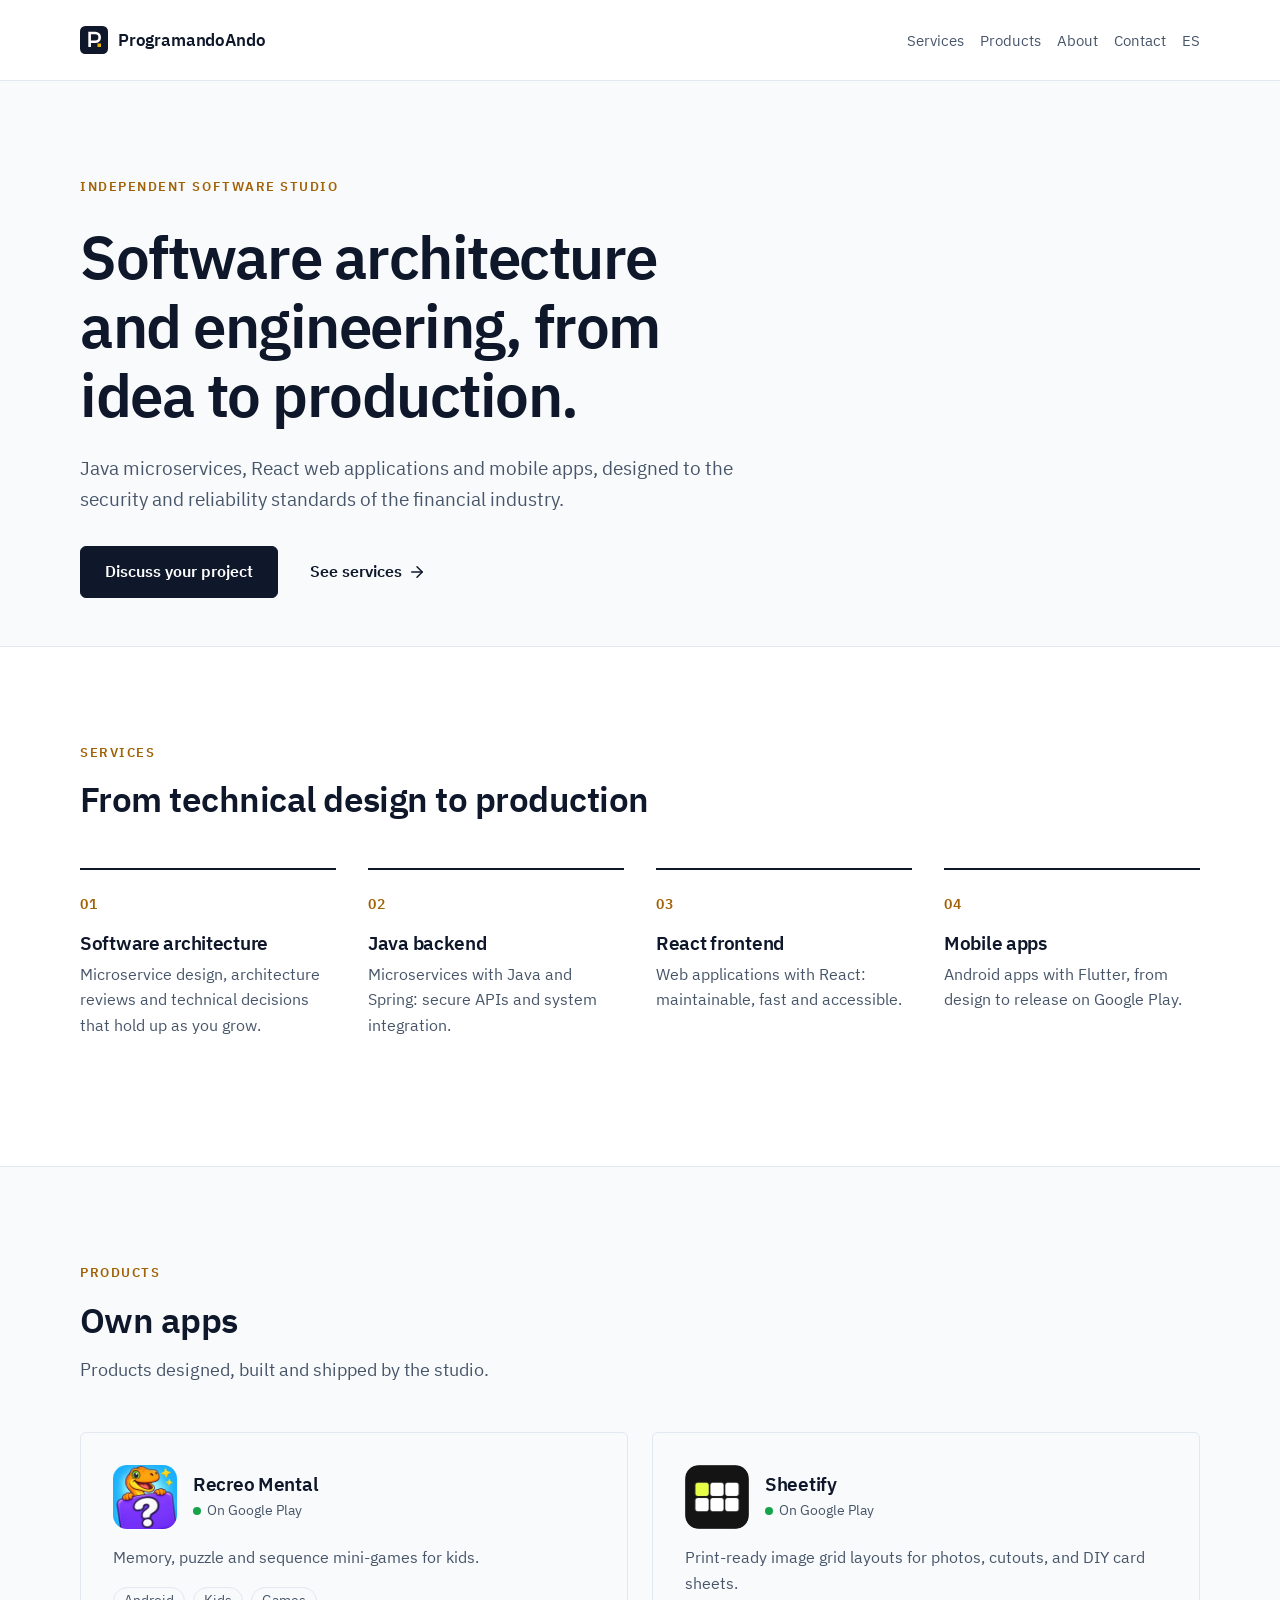
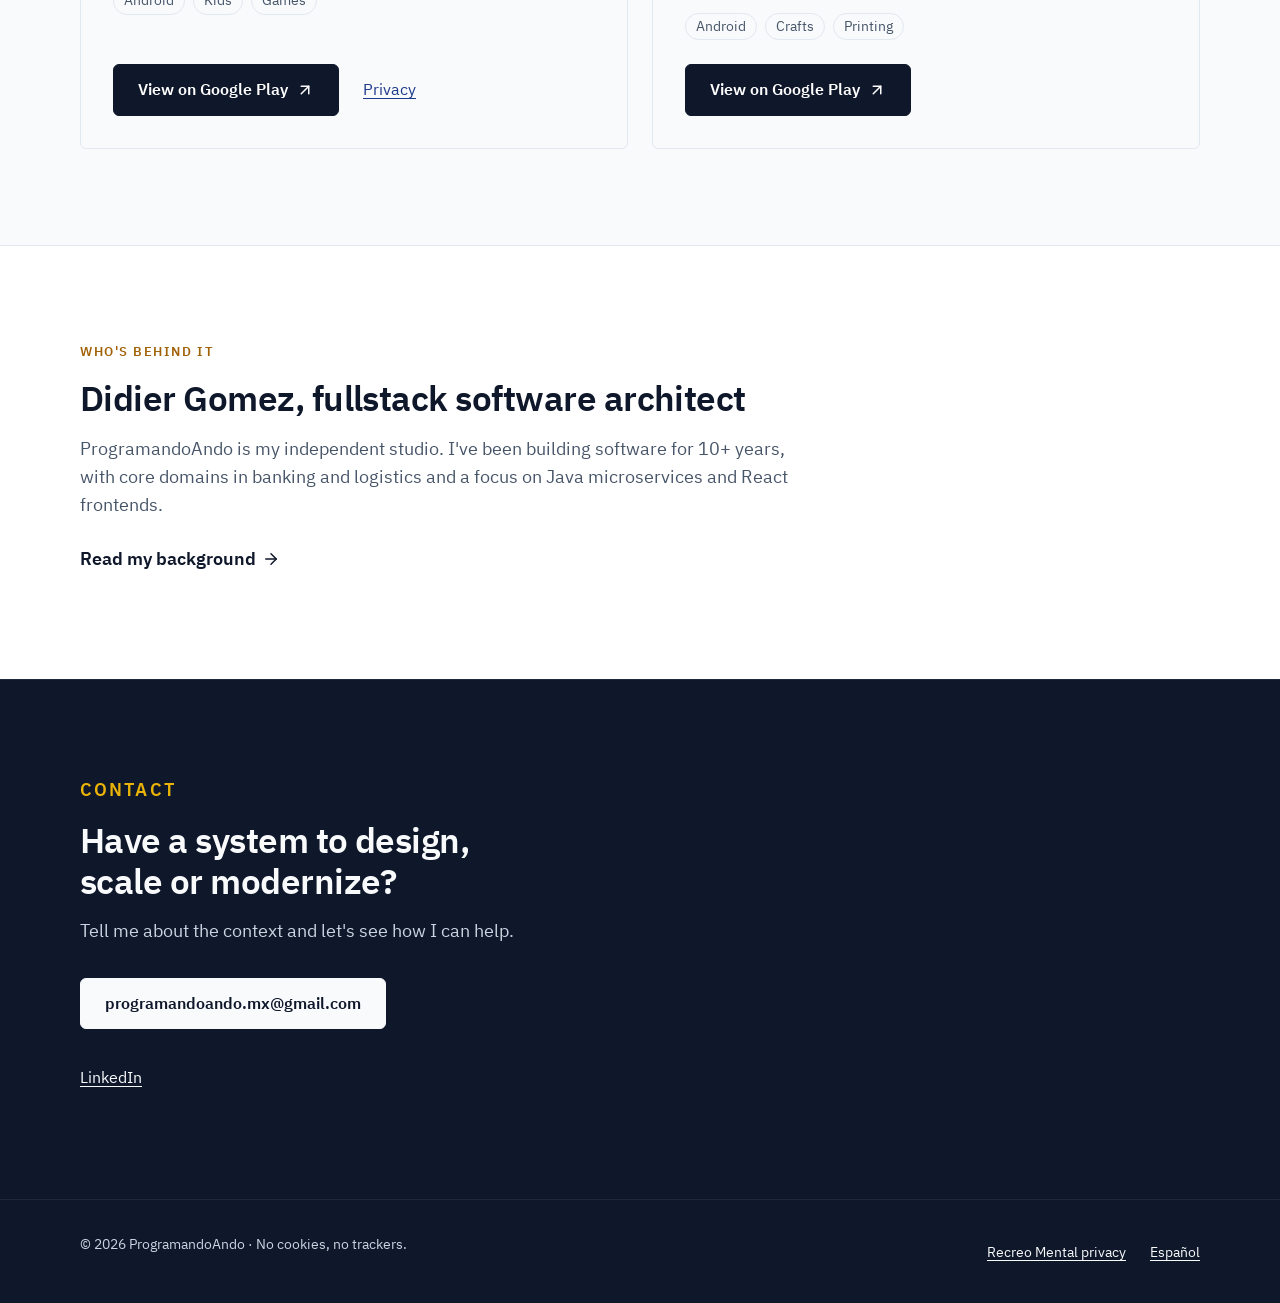
==== commit a1ed13a2: "feat(hub): Recreo Mental is live on Google Play; add app-ads.txt" ====
--- a/en/index.html
+++ b/en/index.html
@@ -80,13 +80,13 @@
             <img class="app-icon" src="/assets/img/recreo-mental.webp" width="64" height="64" alt="Recreo Mental icon: an orange dinosaur peeking over a card with a question mark">
             <div>
               <h3>Recreo Mental</h3>
-              <span class="badge soon">Coming soon</span>
+              <span class="badge">On Google Play</span>
             </div>
           </div>
           <p>Memory, puzzle and sequence mini-games for kids.</p>
           <ul class="tags"><li>Android</li><li>Kids</li><li>Games</li></ul>
           <div class="app-actions">
-            <span class="note">Coming soon to Google Play</span>
+            <a class="btn" href="https://play.google.com/store/apps/details?id=com.programandoando.recreo_mental">View on Google Play <svg viewBox="0 0 24 24" aria-hidden="true"><path d="M7 17 17 7"/><path d="M7 7h10v10"/></svg></a>
             <a class="link" href="https://programandoandomx.github.io/recreo-mental-privacy/">Privacy</a>
           </div>
         </article>
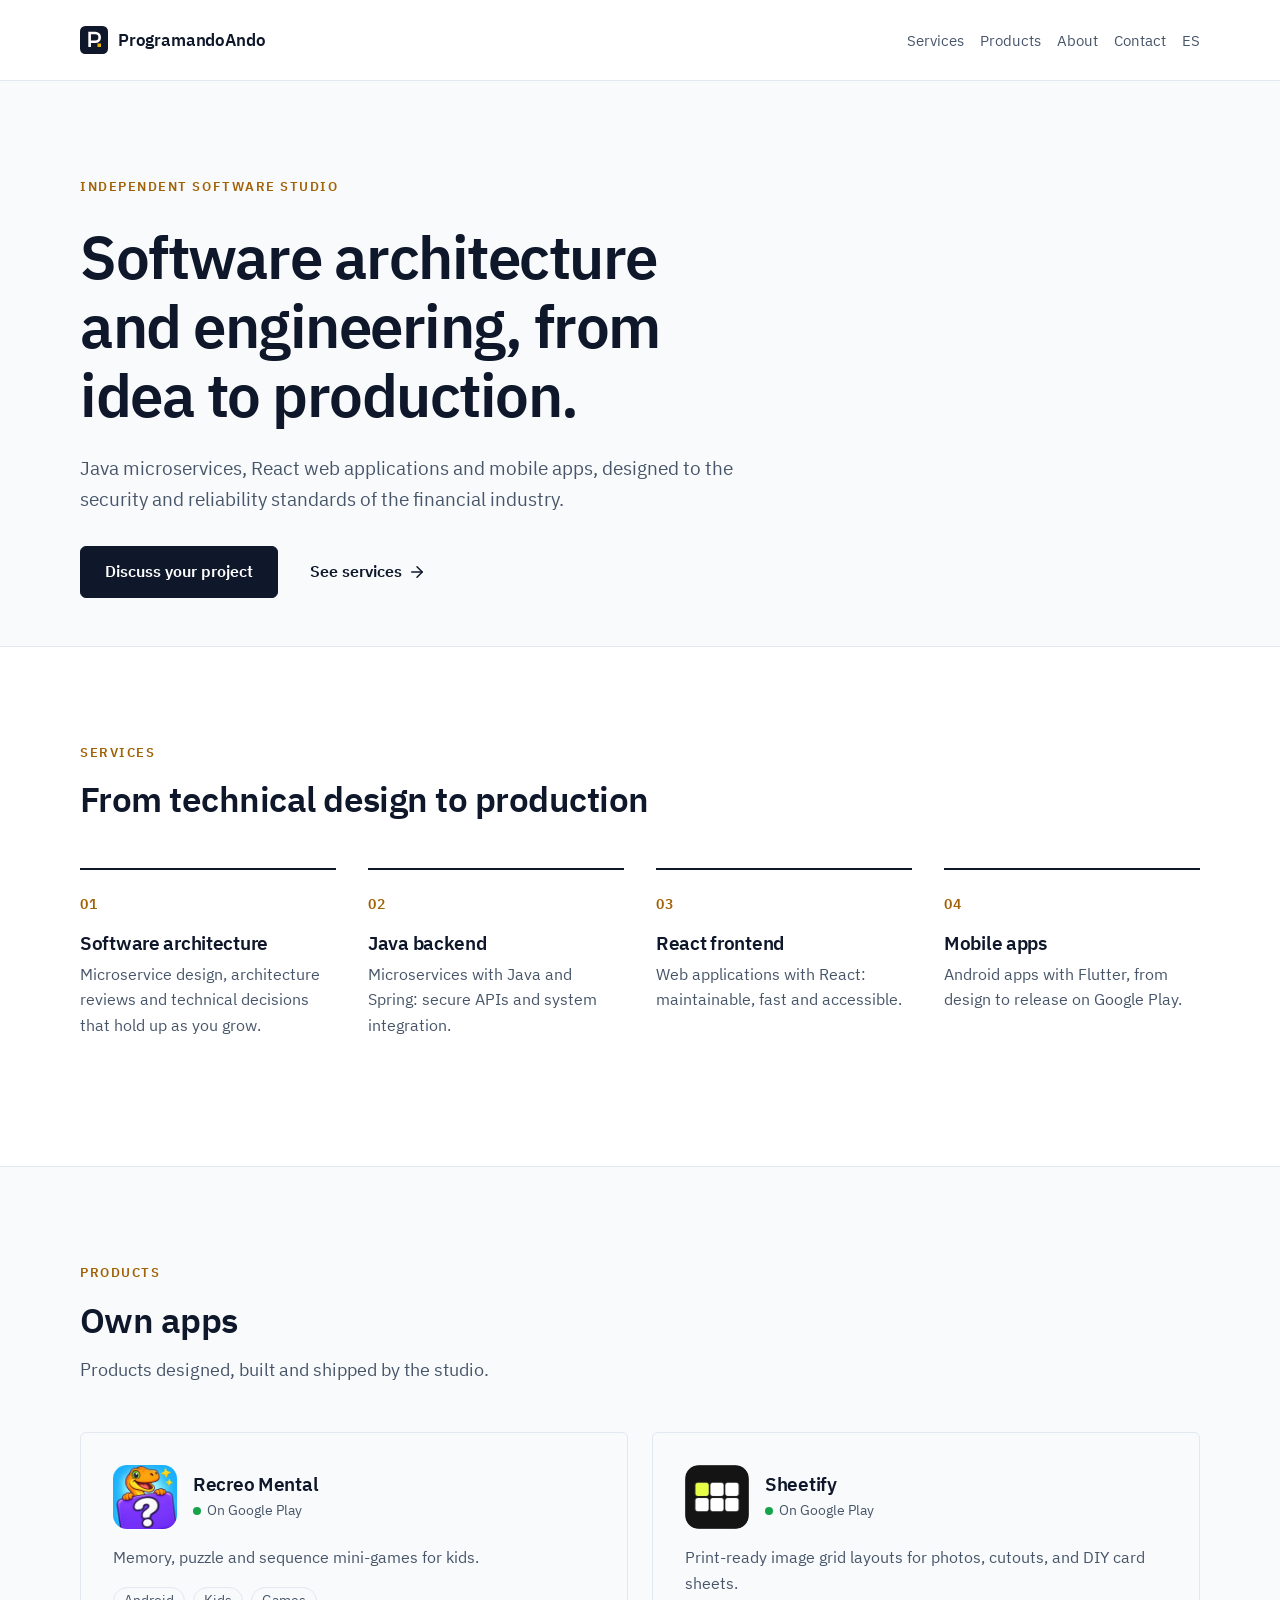
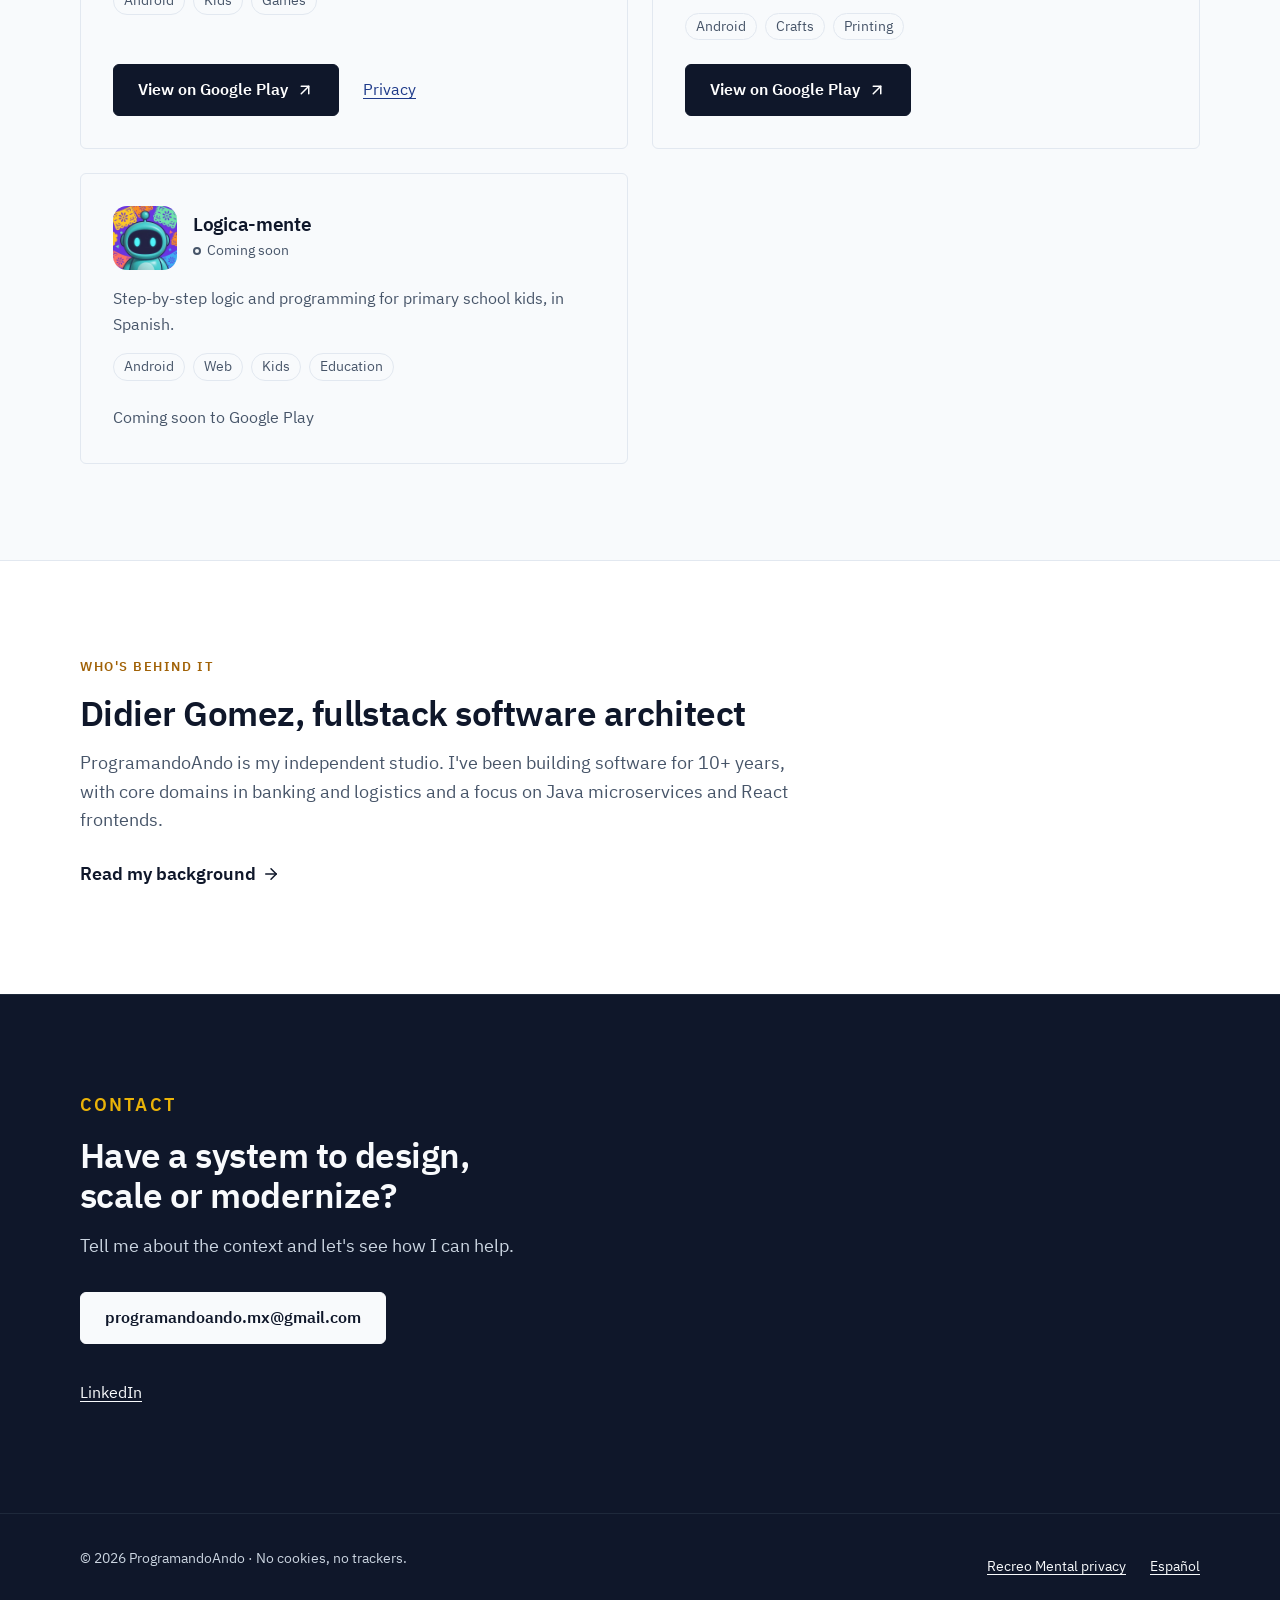
==== commit 0a8d0467: "feat(hub): add Logica-mente as coming soon" ====
--- a/en/index.html
+++ b/en/index.html
@@ -104,6 +104,20 @@
             <a class="btn" href="https://play.google.com/store/apps/details?id=com.programandoandomx.sheetify">View on Google Play <svg viewBox="0 0 24 24" aria-hidden="true"><path d="M7 17 17 7"/><path d="M7 7h10v10"/></svg></a>
           </div>
         </article>
+        <article class="app">
+          <div class="app-head">
+            <img class="app-icon" src="/assets/img/logica-mente.webp" width="64" height="64" alt="Logica-mente icon: a teal robot in front of colorful papel picado">
+            <div>
+              <h3>Logica-mente</h3>
+              <span class="badge soon">Coming soon</span>
+            </div>
+          </div>
+          <p>Step-by-step logic and programming for primary school kids, in Spanish.</p>
+          <ul class="tags"><li>Android</li><li>Web</li><li>Kids</li><li>Education</li></ul>
+          <div class="app-actions">
+            <span class="note">Coming soon to Google Play</span>
+          </div>
+        </article>
       </div>
     </div>
   </section>
--- a/assets/css/site.css
+++ b/assets/css/site.css
@@ -588,6 +588,29 @@
   color: var(--on-band);
 }
 
+/* Legal pages (privacy policies) */
+.legal h2 {
+  margin-bottom: var(--s4);
+}
+.legal h3 {
+  margin: var(--s6) 0 var(--s2);
+}
+.legal p,
+.legal ul {
+  margin: 0 0 var(--s2);
+}
+.legal ul {
+  max-width: 65ch;
+  padding-left: 1.25em;
+}
+.legal li + li {
+  margin-top: var(--s1);
+}
+.legal code {
+  font-size: 0.9em;
+  overflow-wrap: anywhere;
+}
+
 /* 404 */
 .notfound {
   padding-block: var(--section-pad);
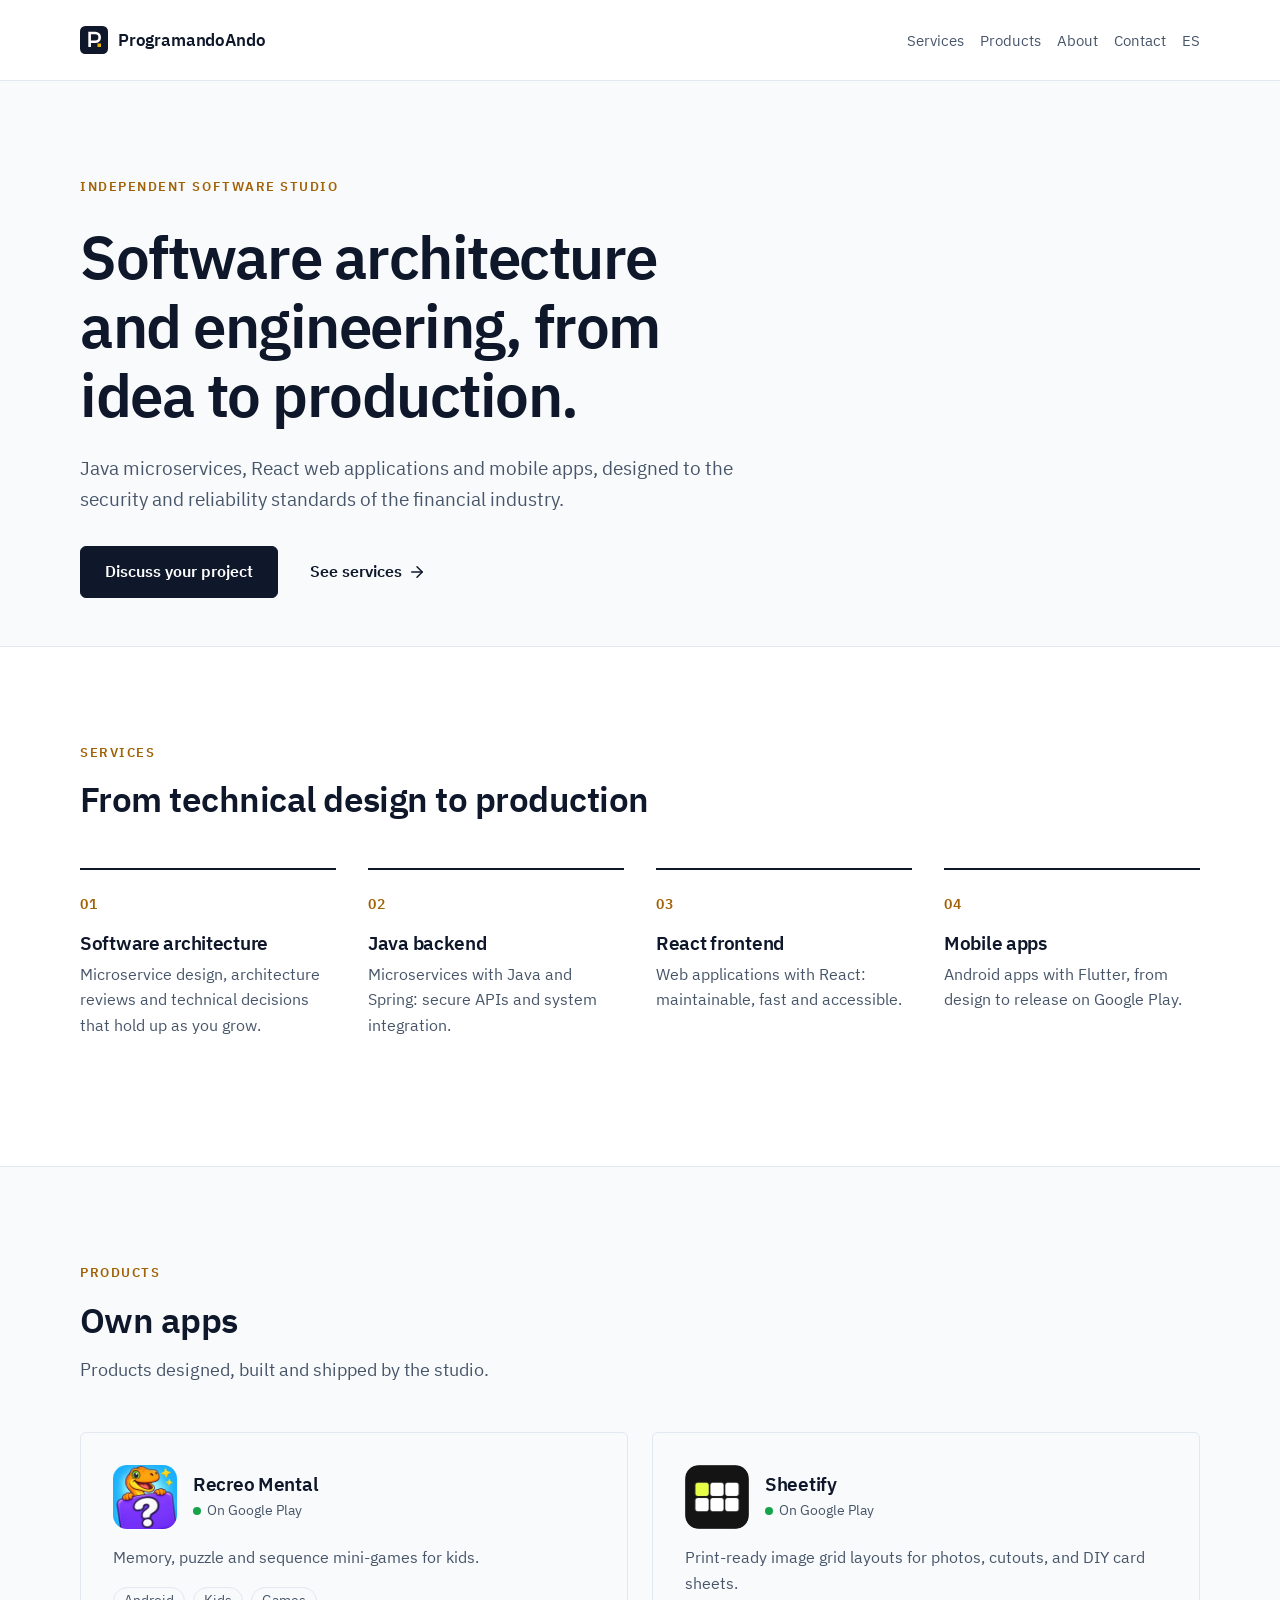
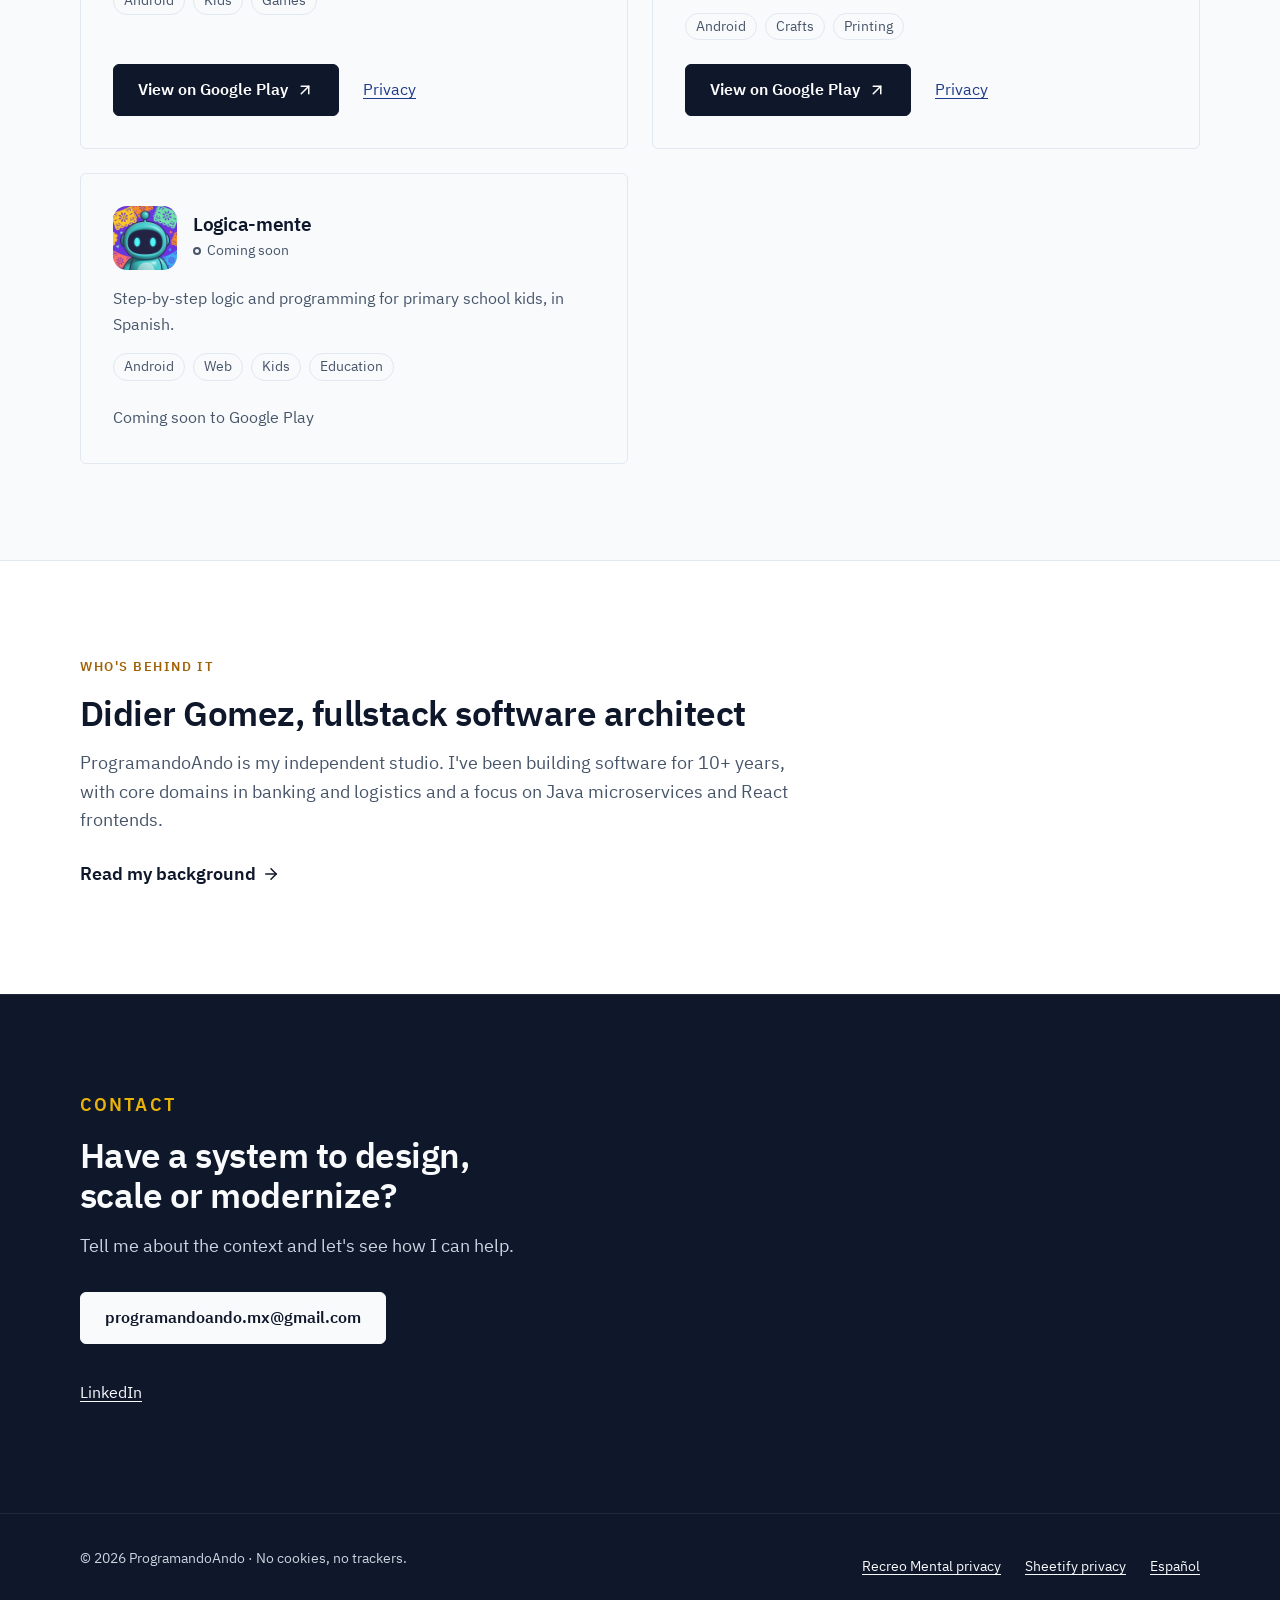
==== commit 72058c54: "feat(privacy): host the Sheetify privacy page in the hub" ====
--- a/en/index.html
+++ b/en/index.html
@@ -102,6 +102,7 @@
           <ul class="tags"><li>Android</li><li>Crafts</li><li>Printing</li></ul>
           <div class="app-actions">
             <a class="btn" href="https://play.google.com/store/apps/details?id=com.programandoandomx.sheetify">View on Google Play <svg viewBox="0 0 24 24" aria-hidden="true"><path d="M7 17 17 7"/><path d="M7 7h10v10"/></svg></a>
+            <a class="link" href="https://programandoandomx.github.io/sheetify-privacy/">Privacy</a>
           </div>
         </article>
         <article class="app">
@@ -150,6 +151,7 @@
     <p>© 2026 ProgramandoAndo · No cookies, no trackers.</p>
     <ul>
       <li><a href="https://programandoandomx.github.io/recreo-mental-privacy/">Recreo Mental privacy</a></li>
+      <li><a href="https://programandoandomx.github.io/sheetify-privacy/">Sheetify privacy</a></li>
       <li><a href="/" hreflang="es" lang="es">Español</a></li>
     </ul>
   </div>
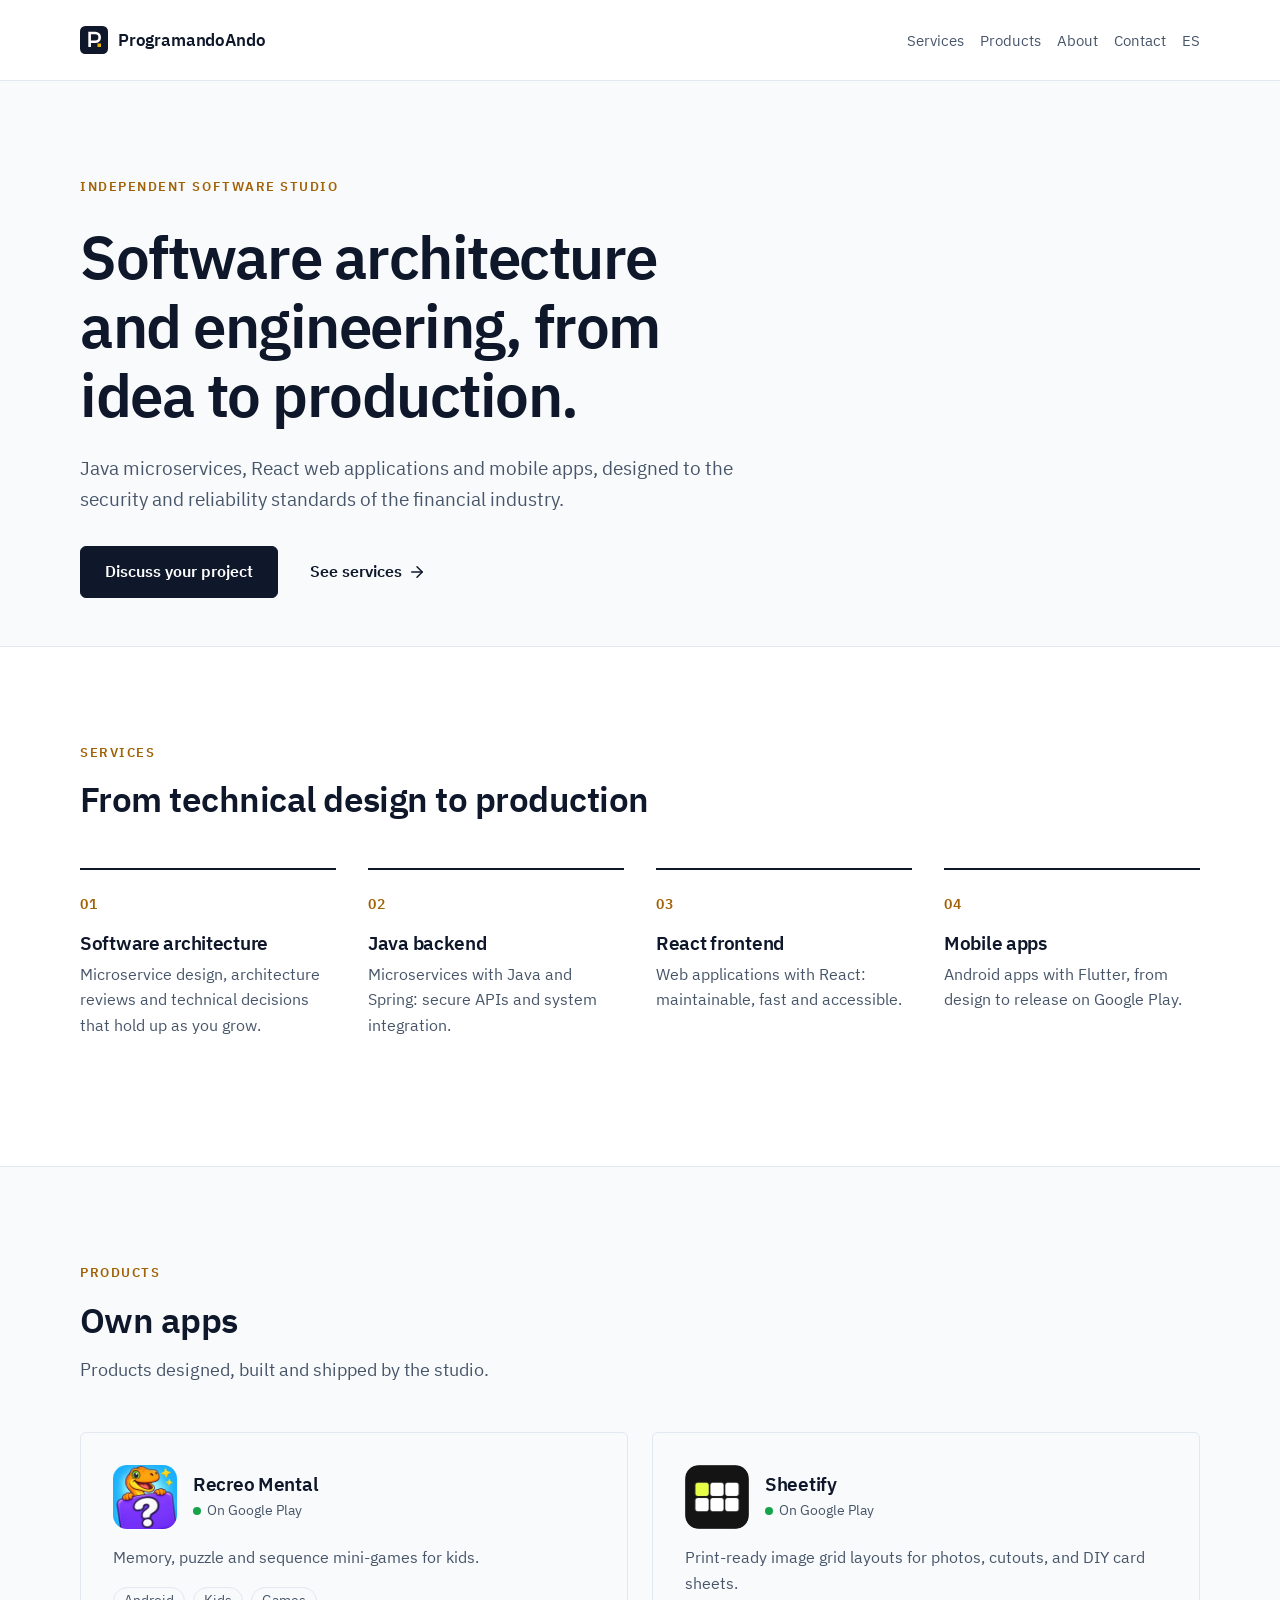
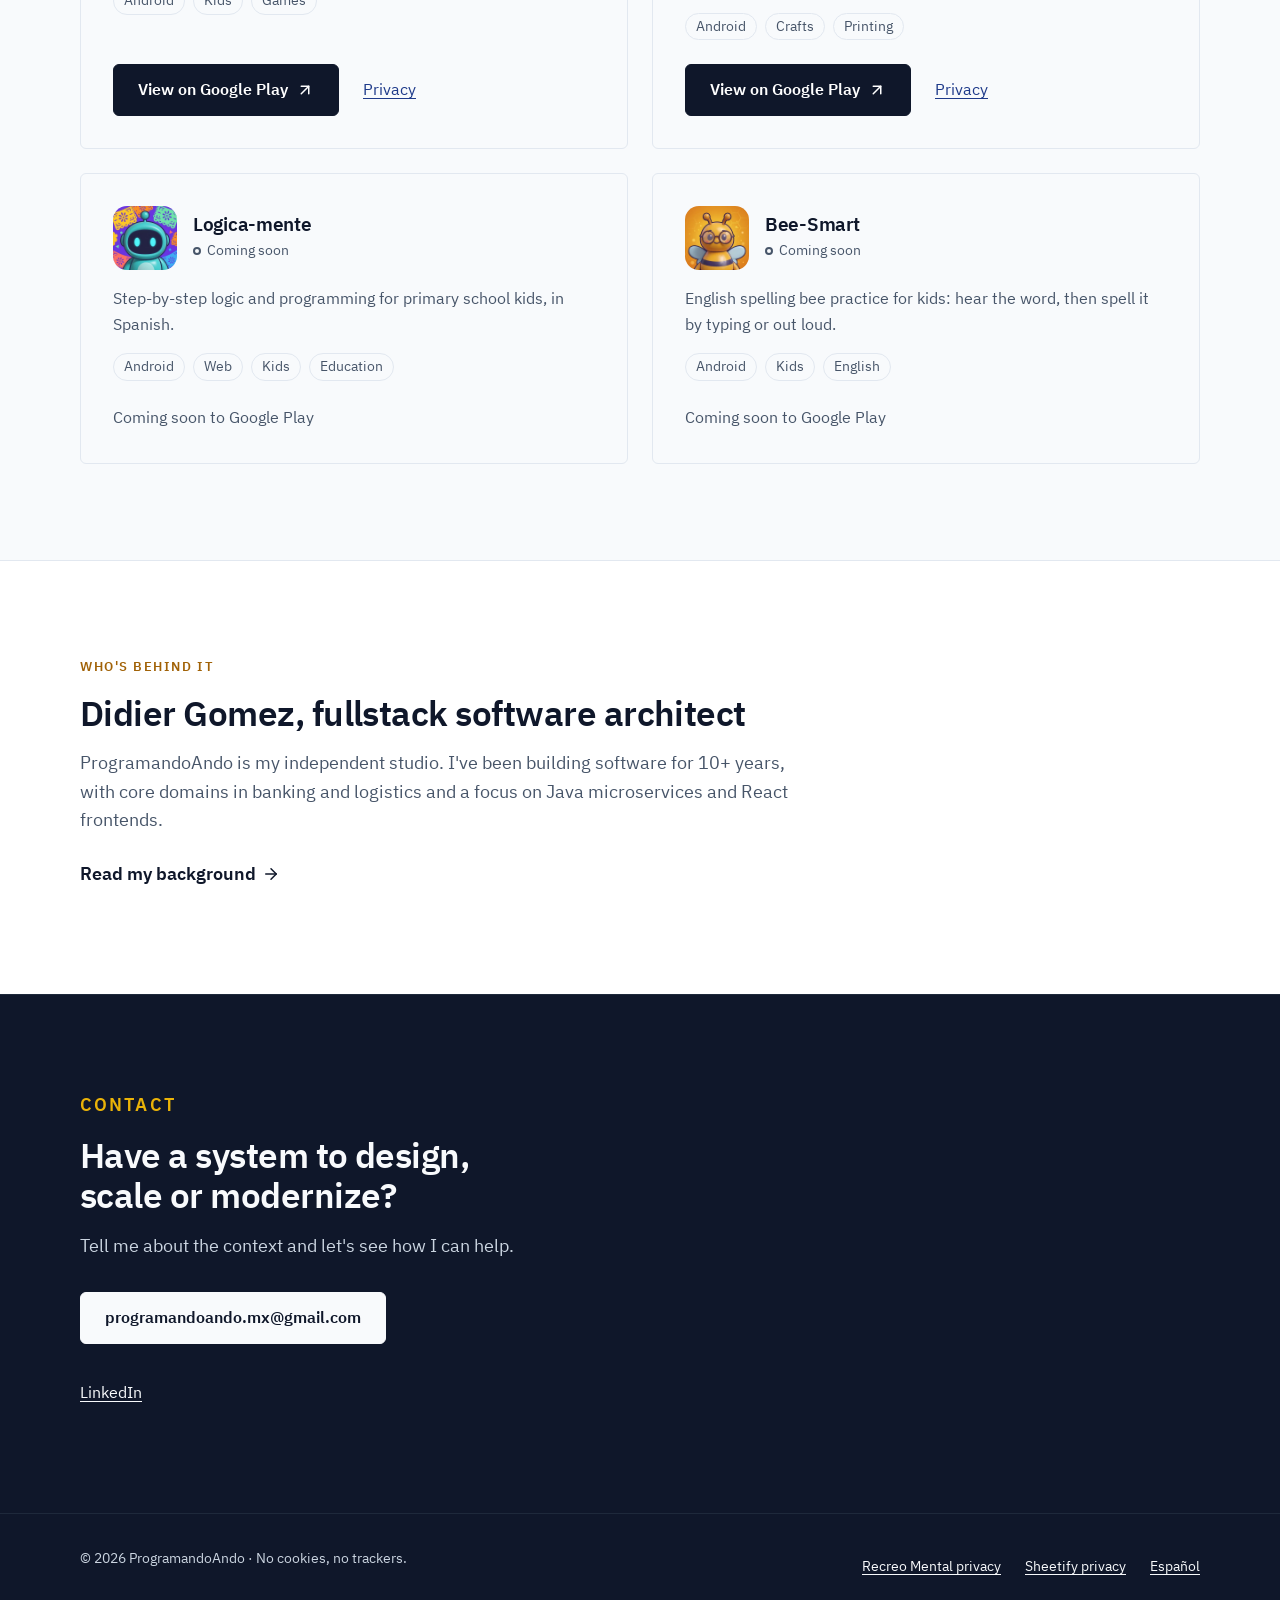
==== commit 4dbb8699: "feat(bee-smart): coming-soon card and unlinked privacy page" ====
--- a/en/index.html
+++ b/en/index.html
@@ -119,6 +119,20 @@
             <span class="note">Coming soon to Google Play</span>
           </div>
         </article>
+        <article class="app">
+          <div class="app-head">
+            <img class="app-icon" src="/assets/img/bee-smart.webp" width="64" height="64" alt="Bee-Smart icon: a bee with round glasses in front of a honeycomb">
+            <div>
+              <h3>Bee-Smart</h3>
+              <span class="badge soon">Coming soon</span>
+            </div>
+          </div>
+          <p>English spelling bee practice for kids: hear the word, then spell it by typing or out loud.</p>
+          <ul class="tags"><li>Android</li><li>Kids</li><li>English</li></ul>
+          <div class="app-actions">
+            <span class="note">Coming soon to Google Play</span>
+          </div>
+        </article>
       </div>
     </div>
   </section>
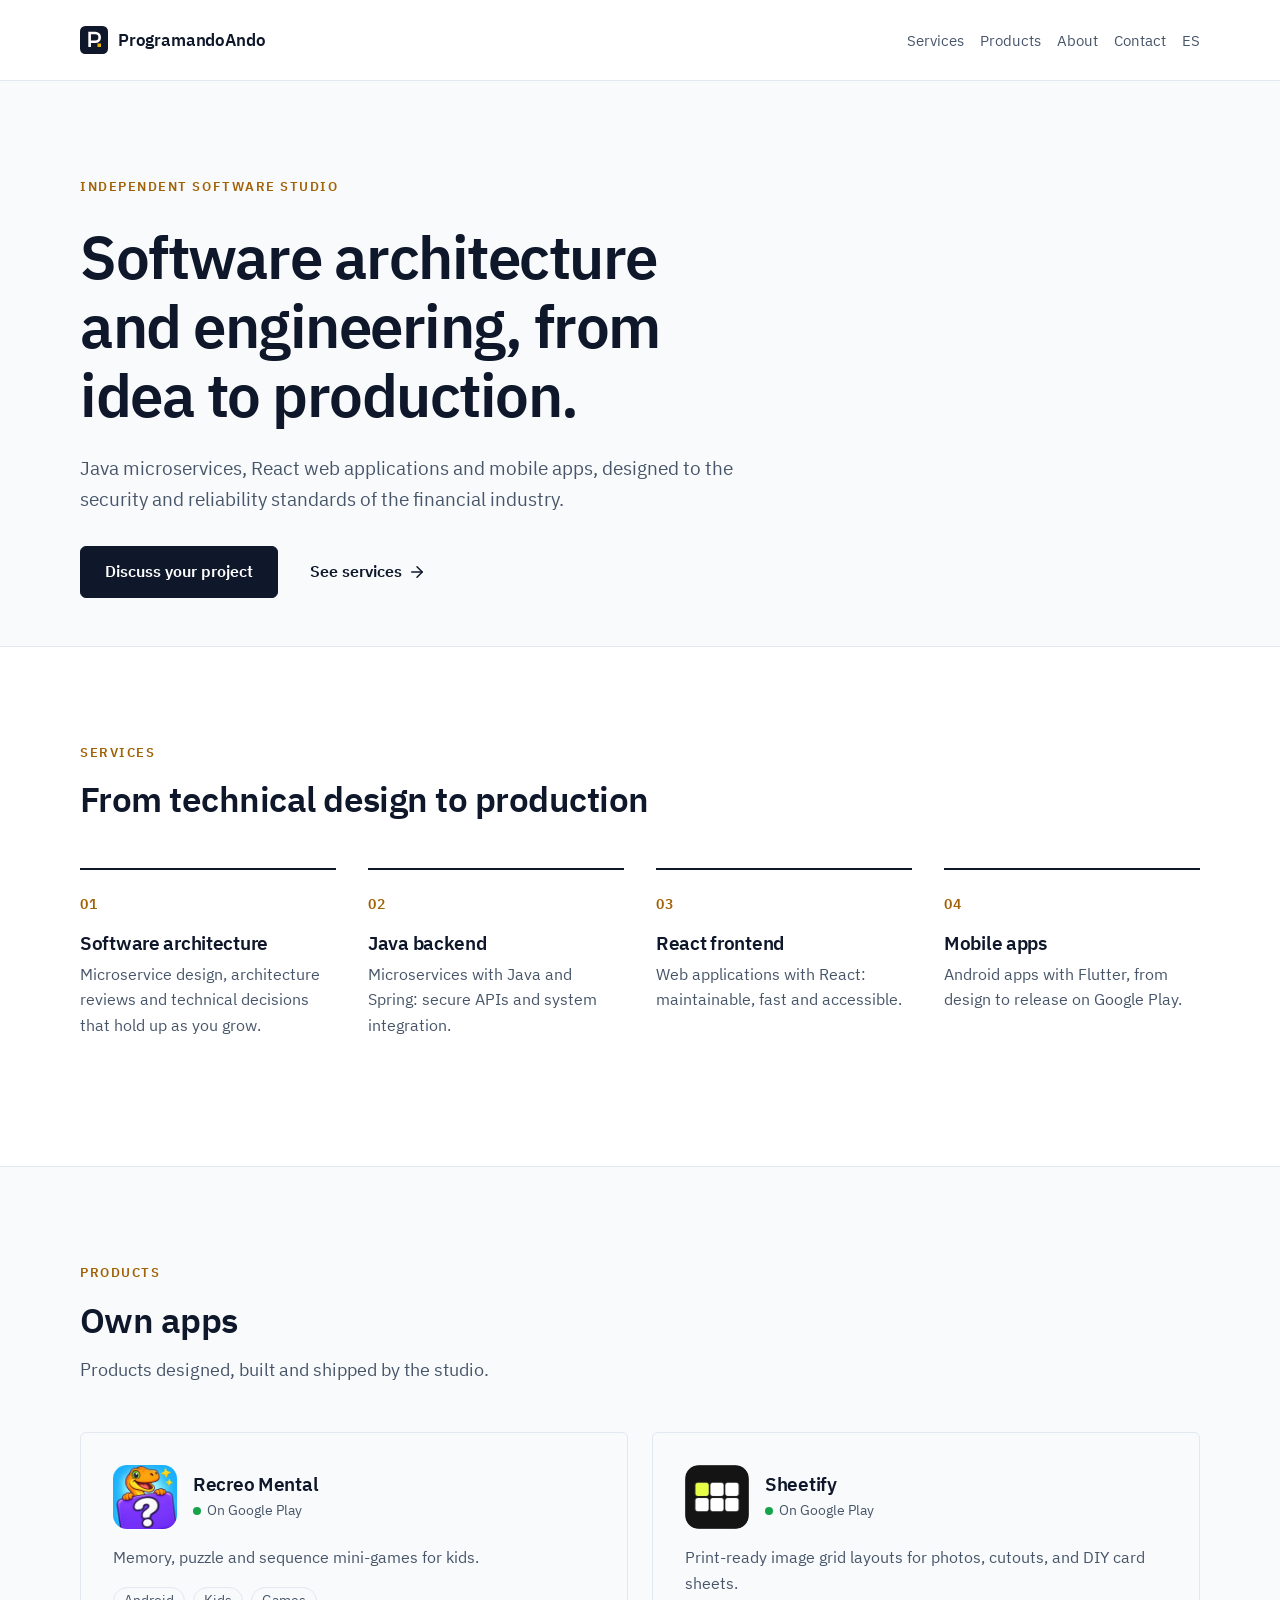
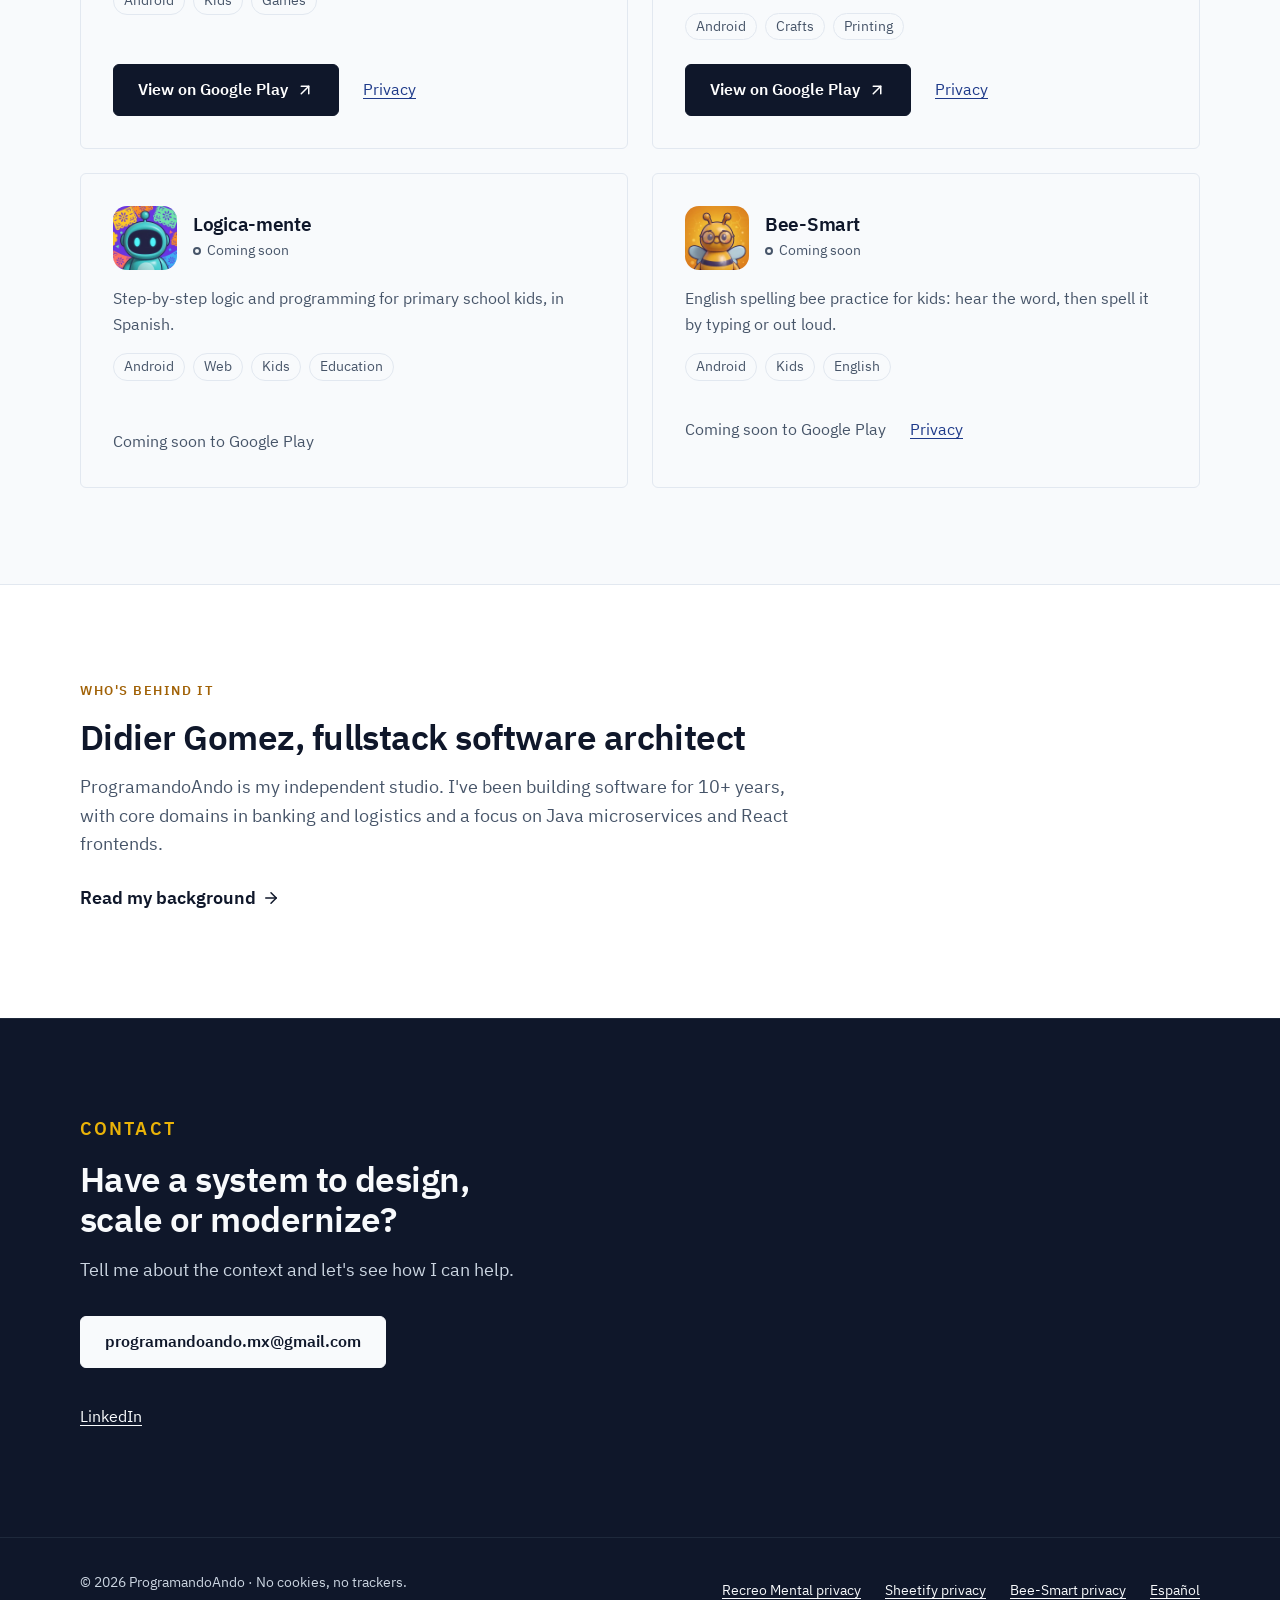
==== commit f182cd36: "feat(bee-smart): link the privacy policy from the card and footer" ====
--- a/en/index.html
+++ b/en/index.html
@@ -131,6 +131,7 @@
           <ul class="tags"><li>Android</li><li>Kids</li><li>English</li></ul>
           <div class="app-actions">
             <span class="note">Coming soon to Google Play</span>
+            <a class="link" href="https://programandoandomx.github.io/bee-smart/privacidad/">Privacy</a>
           </div>
         </article>
       </div>
@@ -166,6 +167,7 @@
     <ul>
       <li><a href="https://programandoandomx.github.io/recreo-mental-privacy/">Recreo Mental privacy</a></li>
       <li><a href="https://programandoandomx.github.io/sheetify-privacy/">Sheetify privacy</a></li>
+      <li><a href="https://programandoandomx.github.io/bee-smart/privacidad/">Bee-Smart privacy</a></li>
       <li><a href="/" hreflang="es" lang="es">Español</a></li>
     </ul>
   </div>
